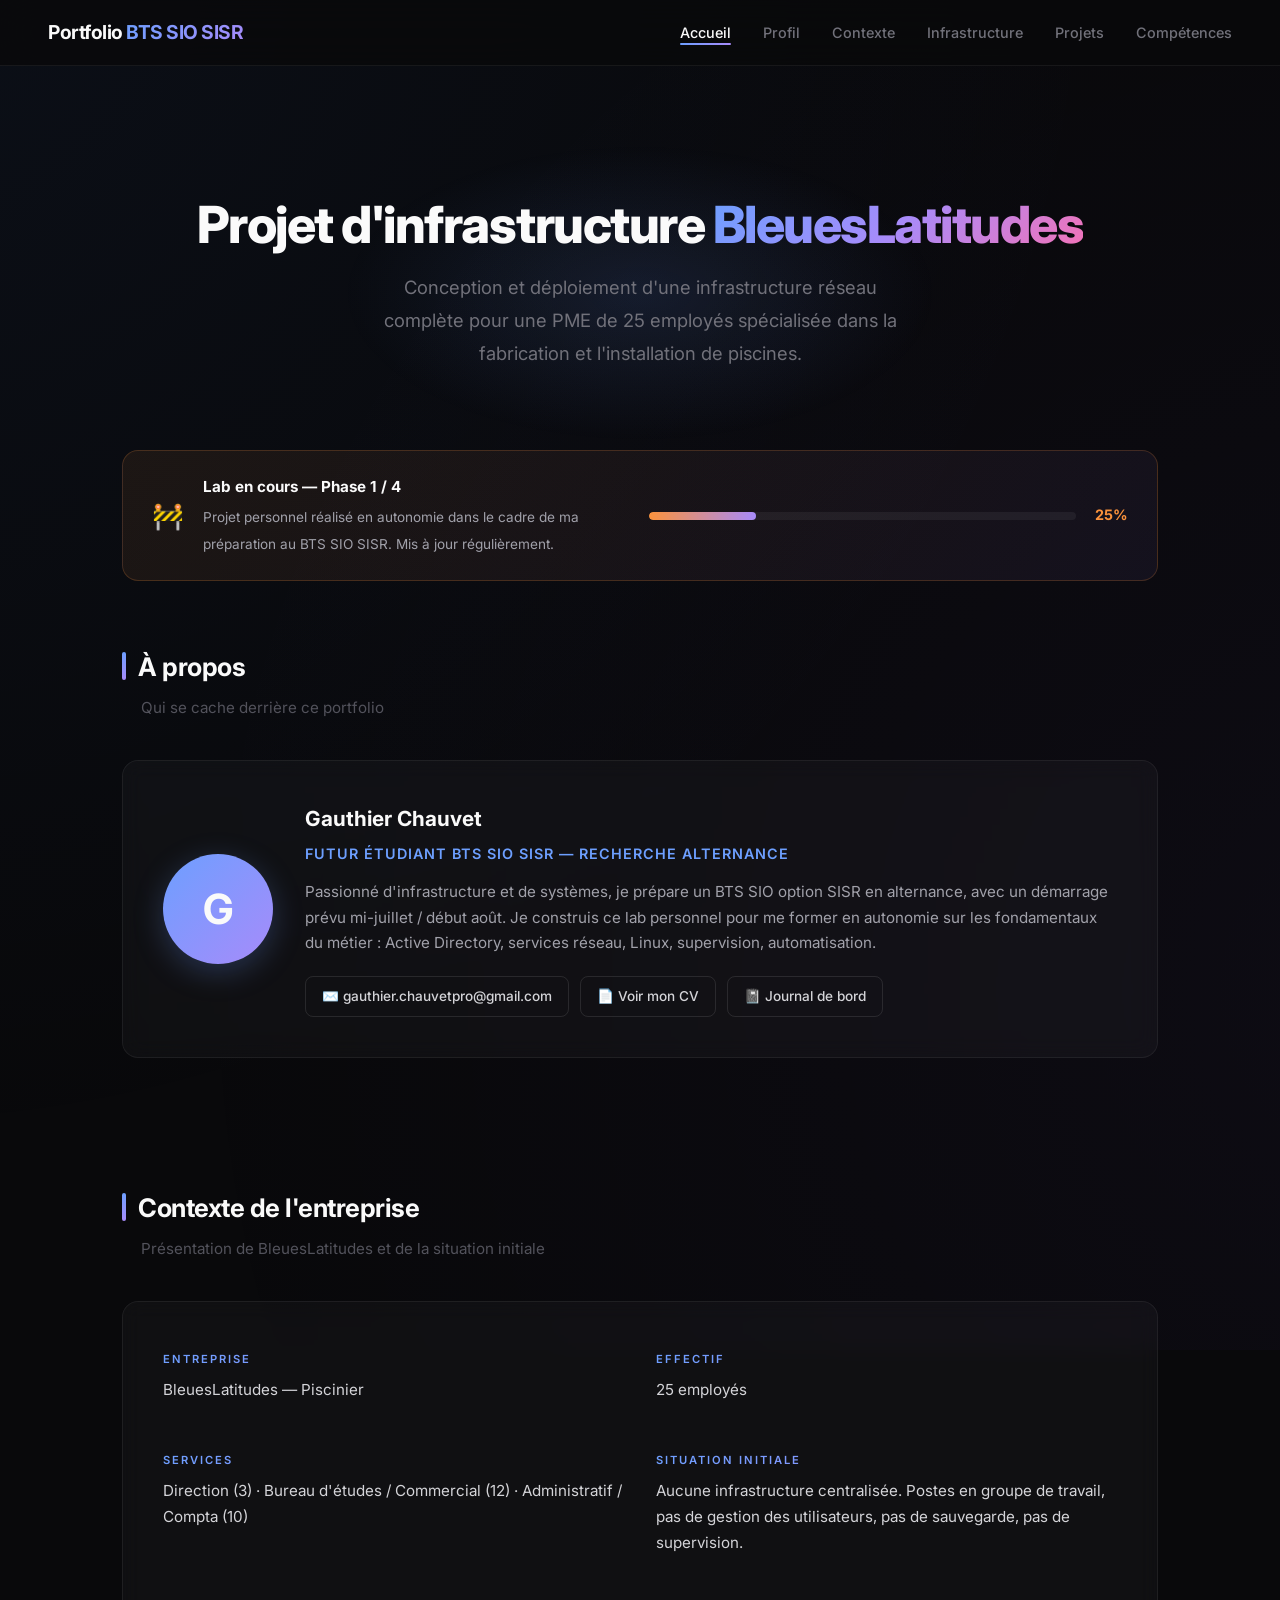
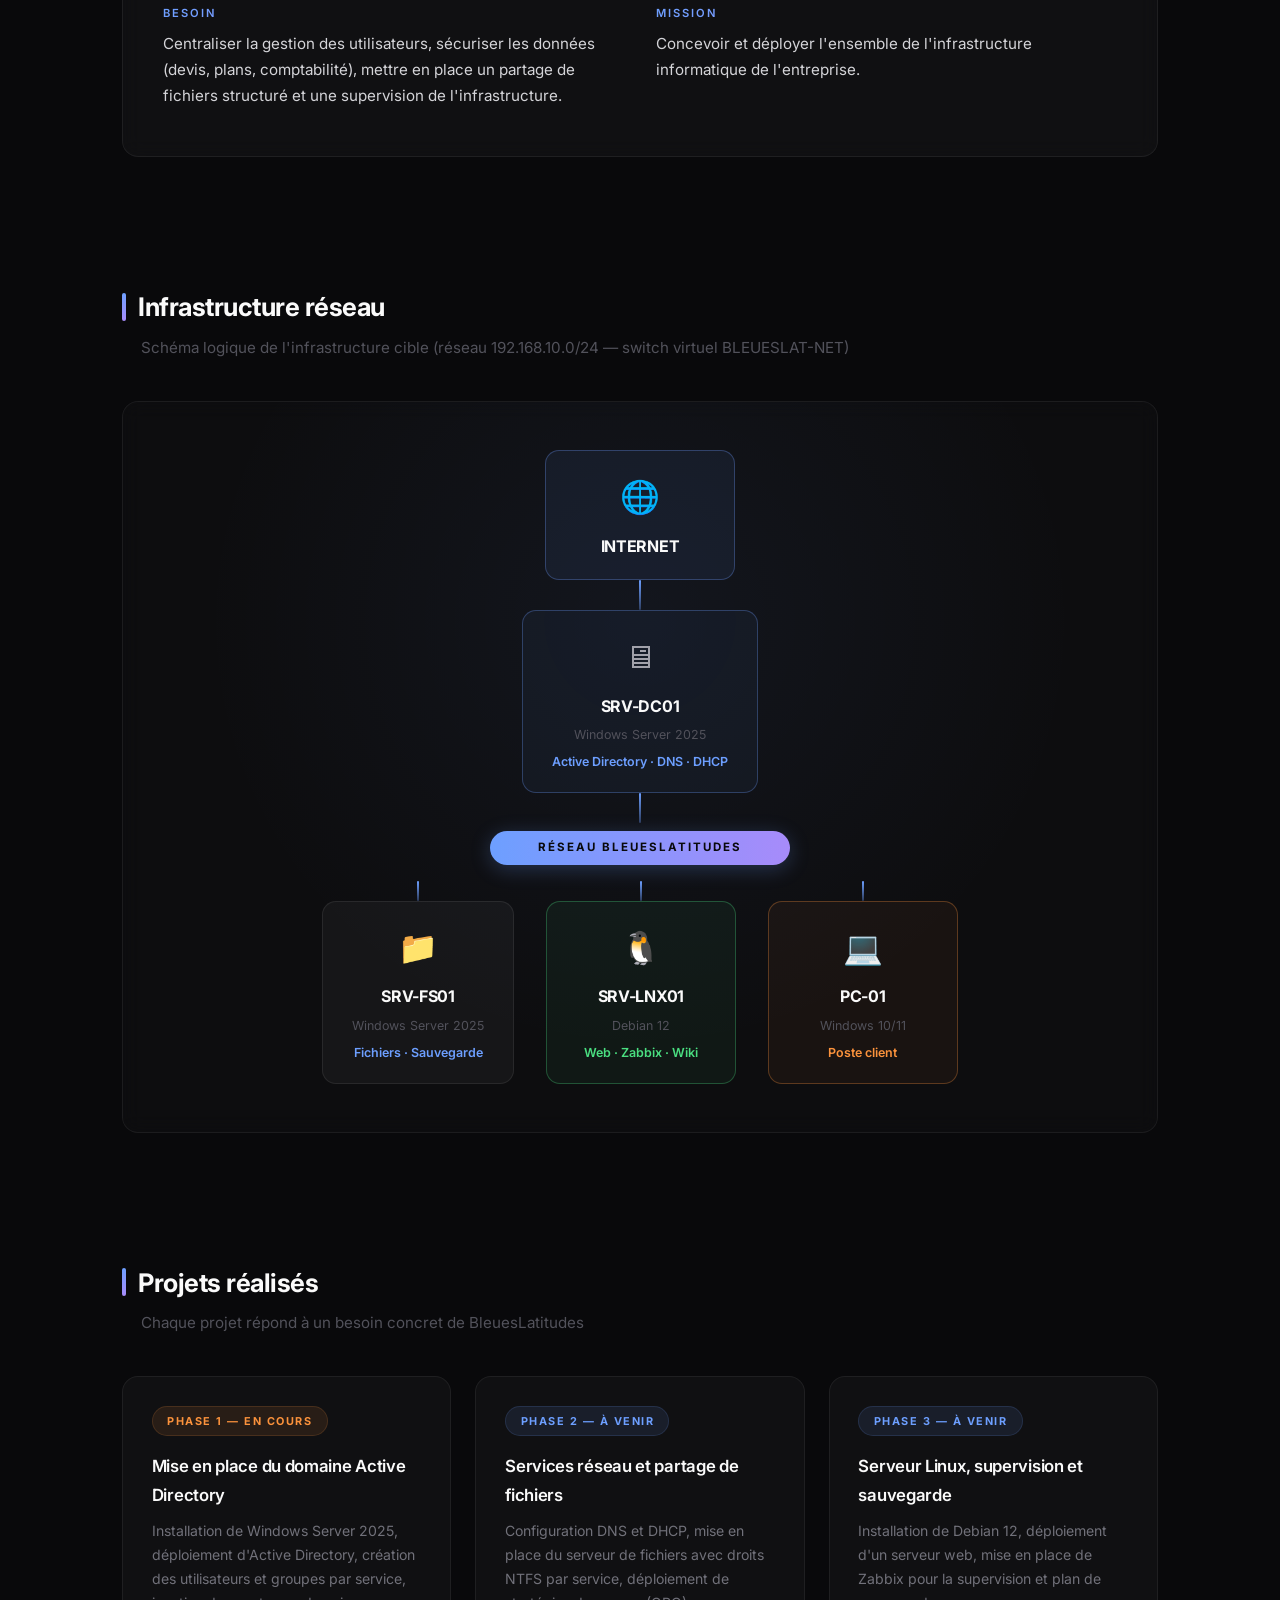
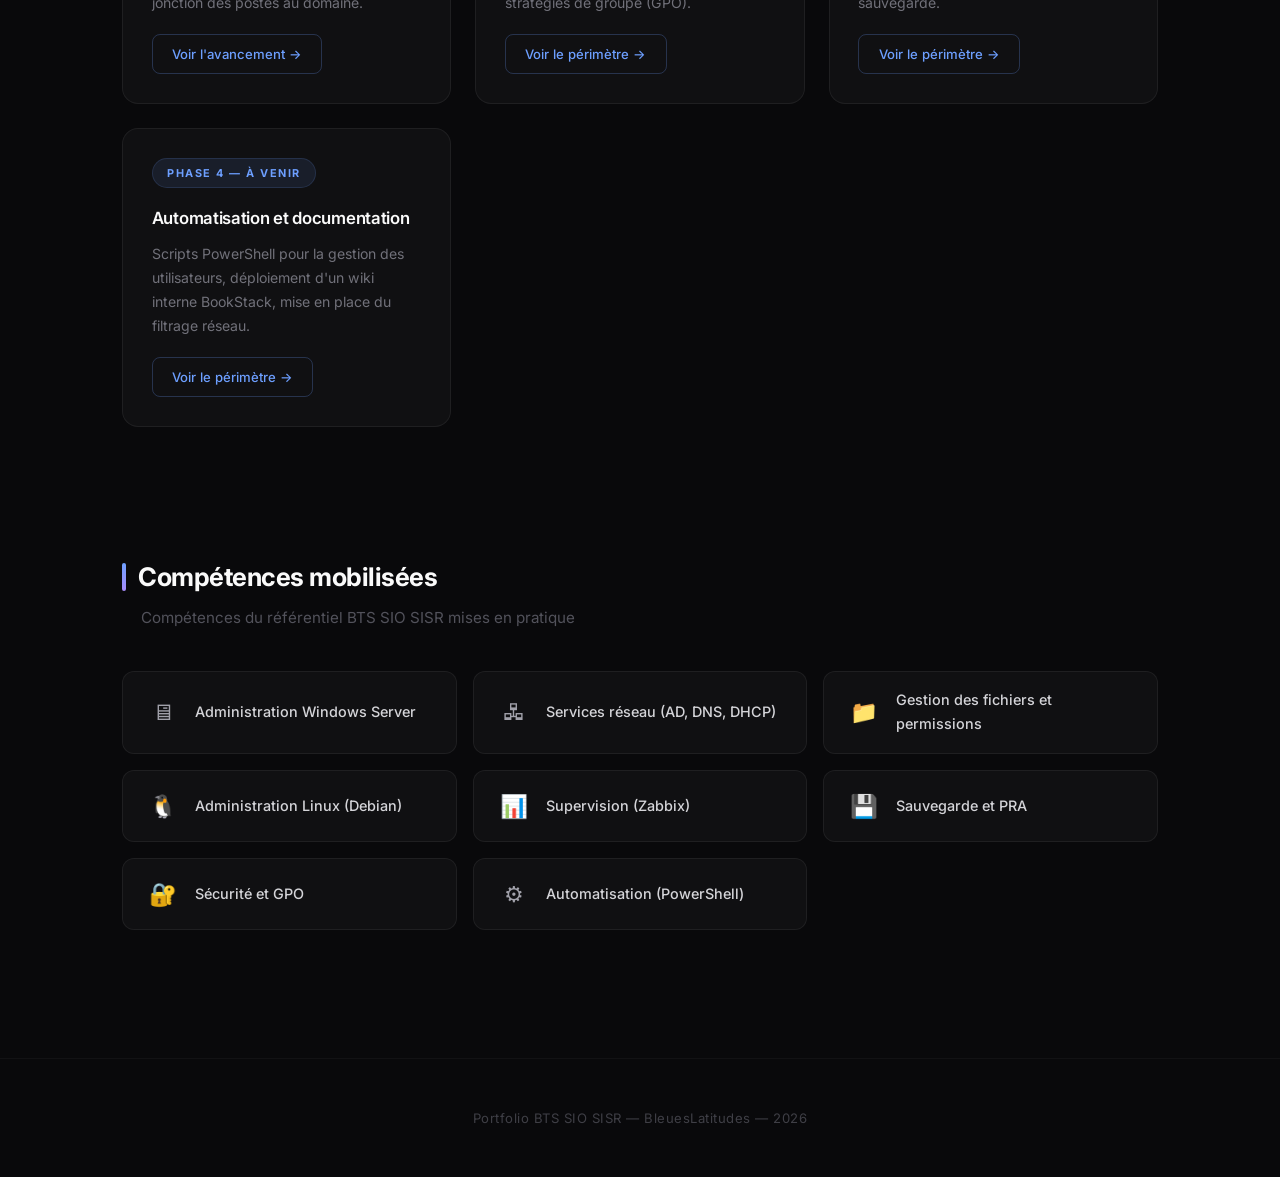
==== index.html @ cac2b8eb "Initial commit — portfolio BTS SIO SISR + CV ATS-friendly" ====
<!DOCTYPE html>
<html lang="fr">
<head>
    <meta charset="UTF-8">
    <meta name="viewport" content="width=device-width, initial-scale=1.0">
    <title>Portfolio BTS SIO SISR</title>
    <link rel="stylesheet" href="css/style.css">
</head>
<body>

<header>
    <div class="logo">Portfolio <span>BTS SIO SISR</span></div>
    <nav>
        <ul>
            <li><a href="index.html" class="active">Accueil</a></li>
            <li><a href="#profil">Profil</a></li>
            <li><a href="#contexte">Contexte</a></li>
            <li><a href="#infra">Infrastructure</a></li>
            <li><a href="#projets">Projets</a></li>
            <li><a href="#competences">Compétences</a></li>
        </ul>
    </nav>
</header>

<!-- HERO -->
<div class="hero">
    <h1>Projet d'infrastructure <span>BleuesLatitudes</span></h1>
    <p>Conception et déploiement d'une infrastructure réseau complète pour une PME de 25 employés spécialisée dans la fabrication et l'installation de piscines.</p>
</div>

<!-- BANNIERE PROGRESSION -->
<div class="progress-banner">
    <div class="progress-banner-inner">
        <div class="progress-icon">&#x1F6A7;</div>
        <div class="progress-text">
            <strong>Lab en cours — Phase 1 / 4</strong>
            <span>Projet personnel réalisé en autonomie dans le cadre de ma préparation au BTS SIO SISR. Mis à jour régulièrement.</span>
        </div>
        <div class="progress-bar">
            <div class="progress-bar-fill" style="width: 25%;"></div>
        </div>
        <div class="progress-percent">25%</div>
    </div>
</div>

<!-- PROFIL / A PROPOS -->
<section id="profil">
    <h2>À propos</h2>
    <p class="subtitle">Qui se cache derrière ce portfolio</p>

    <div class="profil-card">
        <div class="profil-avatar">G</div>
        <div class="profil-info">
            <h3>Gauthier Chauvet</h3>
            <p class="profil-role">Futur étudiant BTS SIO SISR — Recherche alternance</p>
            <p>Passionné d'infrastructure et de systèmes, je prépare un BTS SIO option SISR en alternance, avec un démarrage prévu mi-juillet / début août. Je construis ce lab personnel pour me former en autonomie sur les fondamentaux du métier : Active Directory, services réseau, Linux, supervision, automatisation.</p>
            <div class="profil-links">
                <a href="mailto:gauthier.chauvetpro@gmail.com" class="profil-link">&#x2709;&#xFE0F; gauthier.chauvetpro@gmail.com</a>
                <a href="cv.html" class="profil-link">&#x1F4C4; Voir mon CV</a>
                <a href="recaps/jour1.html" class="profil-link">&#x1F4D3; Journal de bord</a>
            </div>
        </div>
    </div>
</section>

<!-- CONTEXTE ENTREPRISE -->
<section id="contexte">
    <h2>Contexte de l'entreprise</h2>
    <p class="subtitle">Présentation de BleuesLatitudes et de la situation initiale</p>

    <div class="entreprise-card">
        <div class="info-group">
            <h3>Entreprise</h3>
            <p>BleuesLatitudes — Piscinier</p>
        </div>
        <div class="info-group">
            <h3>Effectif</h3>
            <p>25 employés</p>
        </div>
        <div class="info-group">
            <h3>Services</h3>
            <p>Direction (3) · Bureau d'études / Commercial (12) · Administratif / Compta (10)</p>
        </div>
        <div class="info-group">
            <h3>Situation initiale</h3>
            <p>Aucune infrastructure centralisée. Postes en groupe de travail, pas de gestion des utilisateurs, pas de sauvegarde, pas de supervision.</p>
        </div>
        <div class="info-group">
            <h3>Besoin</h3>
            <p>Centraliser la gestion des utilisateurs, sécuriser les données (devis, plans, comptabilité), mettre en place un partage de fichiers structuré et une supervision de l'infrastructure.</p>
        </div>
        <div class="info-group">
            <h3>Mission</h3>
            <p>Concevoir et déployer l'ensemble de l'infrastructure informatique de l'entreprise.</p>
        </div>
    </div>
</section>

<!-- SCHEMA RESEAU -->
<section id="infra">
    <h2>Infrastructure réseau</h2>
    <p class="subtitle">Schéma logique de l'infrastructure cible (réseau 192.168.10.0/24 — switch virtuel BLEUESLAT-NET)</p>

    <div class="infra-schema">
        <!-- Internet -->
        <div class="infra-node internet">
            <div class="node-icon">&#x1F310;</div>
            <div class="node-name">INTERNET</div>
        </div>
        <div class="infra-line vertical"></div>

        <!-- DC01 -->
        <div class="infra-node server main-server">
            <div class="node-icon">&#x1F5A5;</div>
            <div class="node-name">SRV-DC01</div>
            <div class="node-os">Windows Server 2025</div>
            <div class="node-roles">Active Directory · DNS · DHCP</div>
        </div>
        <div class="infra-line vertical"></div>

        <!-- Ligne horizontale réseau -->
        <div class="infra-network-bar">
            <span>Réseau BleuesLatitudes</span>
        </div>

        <!-- Machines connectées -->
        <div class="infra-row">
            <div class="infra-branch">
                <div class="infra-line vertical short"></div>
                <div class="infra-node server">
                    <div class="node-icon">&#x1F4C1;</div>
                    <div class="node-name">SRV-FS01</div>
                    <div class="node-os">Windows Server 2025</div>
                    <div class="node-roles">Fichiers · Sauvegarde</div>
                </div>
            </div>
            <div class="infra-branch">
                <div class="infra-line vertical short"></div>
                <div class="infra-node server linux">
                    <div class="node-icon">&#x1F427;</div>
                    <div class="node-name">SRV-LNX01</div>
                    <div class="node-os">Debian 12</div>
                    <div class="node-roles">Web · Zabbix · Wiki</div>
                </div>
            </div>
            <div class="infra-branch">
                <div class="infra-line vertical short"></div>
                <div class="infra-node client">
                    <div class="node-icon">&#x1F4BB;</div>
                    <div class="node-name">PC-01</div>
                    <div class="node-os">Windows 10/11</div>
                    <div class="node-roles">Poste client</div>
                </div>
            </div>
        </div>
    </div>
</section>

<!-- PROJETS -->
<section id="projets">
    <h2>Projets réalisés</h2>
    <p class="subtitle">Chaque projet répond à un besoin concret de BleuesLatitudes</p>

    <div class="projets-grid">

        <!-- Phase 1 -->
        <div class="projet-card">
            <span class="phase-tag wip">Phase 1 — En cours</span>
            <h3>Mise en place du domaine Active Directory</h3>
            <p>Installation de Windows Server 2025, déploiement d'Active Directory, création des utilisateurs et groupes par service, jonction des postes au domaine.</p>
            <a href="projets/phase1-ad.html" class="btn">Voir l'avancement &rarr;</a>
        </div>

        <!-- Phase 2 -->
        <div class="projet-card">
            <span class="phase-tag">Phase 2 — À venir</span>
            <h3>Services réseau et partage de fichiers</h3>
            <p>Configuration DNS et DHCP, mise en place du serveur de fichiers avec droits NTFS par service, déploiement de stratégies de groupe (GPO).</p>
            <a href="projets/phase2-services.html" class="btn">Voir le périmètre &rarr;</a>
        </div>

        <!-- Phase 3 -->
        <div class="projet-card">
            <span class="phase-tag">Phase 3 — À venir</span>
            <h3>Serveur Linux, supervision et sauvegarde</h3>
            <p>Installation de Debian 12, déploiement d'un serveur web, mise en place de Zabbix pour la supervision et plan de sauvegarde.</p>
            <a href="projets/phase3-linux.html" class="btn">Voir le périmètre &rarr;</a>
        </div>

        <!-- Phase 4 -->
        <div class="projet-card">
            <span class="phase-tag">Phase 4 — À venir</span>
            <h3>Automatisation et documentation</h3>
            <p>Scripts PowerShell pour la gestion des utilisateurs, déploiement d'un wiki interne BookStack, mise en place du filtrage réseau.</p>
            <a href="projets/phase4-auto.html" class="btn">Voir le périmètre &rarr;</a>
        </div>

    </div>
</section>

<!-- COMPETENCES -->
<section id="competences">
    <h2>Compétences mobilisées</h2>
    <p class="subtitle">Compétences du référentiel BTS SIO SISR mises en pratique</p>

    <div class="competences-list">
        <div class="competence-item">
            <div class="icon">&#x1F5A5;</div>
            <div class="label">Administration Windows Server</div>
        </div>
        <div class="competence-item">
            <div class="icon">&#x1F5A7;</div>
            <div class="label">Services réseau (AD, DNS, DHCP)</div>
        </div>
        <div class="competence-item">
            <div class="icon">&#x1F4C1;</div>
            <div class="label">Gestion des fichiers et permissions</div>
        </div>
        <div class="competence-item">
            <div class="icon">&#x1F427;</div>
            <div class="label">Administration Linux (Debian)</div>
        </div>
        <div class="competence-item">
            <div class="icon">&#x1F4CA;</div>
            <div class="label">Supervision (Zabbix)</div>
        </div>
        <div class="competence-item">
            <div class="icon">&#x1F4BE;</div>
            <div class="label">Sauvegarde et PRA</div>
        </div>
        <div class="competence-item">
            <div class="icon">&#x1F510;</div>
            <div class="label">Sécurité et GPO</div>
        </div>
        <div class="competence-item">
            <div class="icon">&#x2699;</div>
            <div class="label">Automatisation (PowerShell)</div>
        </div>
    </div>
</section>

<footer>
    Portfolio BTS SIO SISR &mdash; BleuesLatitudes &mdash; 2026
</footer>

</body>
</html>
---- css/style.css ----
/* ===== IMPORT FONT ===== */
@import url('https://fonts.googleapis.com/css2?family=Inter:wght@300;400;500;600;700;800;900&display=swap');

/* ===== RESET & BASE ===== */
* {
    margin: 0;
    padding: 0;
    box-sizing: border-box;
}

html {
    scroll-behavior: smooth;
}

body {
    font-family: 'Inter', -apple-system, BlinkMacSystemFont, sans-serif;
    background: #09090b;
    color: #a1a1aa;
    line-height: 1.7;
    overflow-x: hidden;
}

a {
    color: #6d9fff;
    text-decoration: none;
    transition: color 0.3s;
}

a:hover {
    color: #93b8ff;
}

/* ===== ANIMATED BG GLOW ===== */
body::before {
    content: '';
    position: fixed;
    top: -50%;
    left: -50%;
    width: 200%;
    height: 200%;
    background: radial-gradient(circle at 20% 20%, rgba(59, 130, 246, 0.06) 0%, transparent 50%),
                radial-gradient(circle at 80% 80%, rgba(139, 92, 246, 0.04) 0%, transparent 50%);
    z-index: -1;
    animation: bgShift 20s ease-in-out infinite alternate;
}

@keyframes bgShift {
    0% { transform: translate(0, 0); }
    100% { transform: translate(-5%, -5%); }
}

/* ===== HEADER / NAV ===== */
header {
    background: rgba(9, 9, 11, 0.8);
    backdrop-filter: blur(20px);
    -webkit-backdrop-filter: blur(20px);
    border-bottom: 1px solid rgba(255, 255, 255, 0.06);
    padding: 1rem 3rem;
    position: sticky;
    top: 0;
    z-index: 100;
    display: flex;
    justify-content: space-between;
    align-items: center;
}

.logo {
    font-size: 1.2rem;
    font-weight: 700;
    color: #fafafa;
    letter-spacing: -0.5px;
}

.logo span {
    background: linear-gradient(135deg, #6d9fff, #a78bfa);
    -webkit-background-clip: text;
    -webkit-text-fill-color: transparent;
    background-clip: text;
}

nav ul {
    list-style: none;
    display: flex;
    gap: 2rem;
}

nav a {
    color: #71717a;
    font-weight: 500;
    font-size: 0.9rem;
    transition: color 0.3s;
    position: relative;
}

nav a::after {
    content: '';
    position: absolute;
    bottom: -4px;
    left: 0;
    width: 0;
    height: 2px;
    background: linear-gradient(90deg, #6d9fff, #a78bfa);
    border-radius: 1px;
    transition: width 0.3s;
}

nav a:hover::after,
nav a.active::after {
    width: 100%;
}

nav a:hover,
nav a.active {
    color: #fafafa;
}

/* ===== HERO ===== */
.hero {
    text-align: center;
    padding: 8rem 2rem 5rem;
    position: relative;
}

.hero::before {
    content: '';
    position: absolute;
    top: 20%;
    left: 50%;
    transform: translateX(-50%);
    width: 600px;
    height: 300px;
    background: radial-gradient(ellipse, rgba(109, 157, 255, 0.12) 0%, transparent 70%);
    pointer-events: none;
}

.hero h1 {
    font-size: 3.2rem;
    font-weight: 800;
    color: #fafafa;
    margin-bottom: 1rem;
    letter-spacing: -1.5px;
    line-height: 1.2;
}

.hero h1 span {
    background: linear-gradient(135deg, #6d9fff 0%, #a78bfa 50%, #f472b6 100%);
    -webkit-background-clip: text;
    -webkit-text-fill-color: transparent;
    background-clip: text;
}

.hero p {
    font-size: 1.15rem;
    color: #71717a;
    max-width: 550px;
    margin: 0 auto;
    font-weight: 400;
    line-height: 1.8;
}

/* ===== PROGRESS BANNER ===== */
.progress-banner {
    max-width: 1100px;
    margin: 0 auto;
    padding: 0 2rem;
}

.progress-banner-inner {
    background: linear-gradient(135deg, rgba(251, 146, 60, 0.08), rgba(168, 139, 250, 0.06));
    border: 1px solid rgba(251, 146, 60, 0.2);
    border-radius: 16px;
    padding: 1.4rem 1.8rem;
    display: flex;
    align-items: center;
    gap: 1.2rem;
    flex-wrap: wrap;
}

.progress-icon {
    font-size: 1.6rem;
    flex-shrink: 0;
}

.progress-text {
    flex: 1;
    min-width: 220px;
}

.progress-text strong {
    color: #fafafa;
    font-weight: 700;
    font-size: 0.95rem;
    display: block;
    margin-bottom: 0.2rem;
}

.progress-text span {
    color: #a1a1aa;
    font-size: 0.85rem;
}

.progress-bar {
    flex: 1;
    min-width: 200px;
    height: 8px;
    background: rgba(255, 255, 255, 0.06);
    border-radius: 4px;
    overflow: hidden;
    position: relative;
}

.progress-bar-fill {
    height: 100%;
    background: linear-gradient(90deg, #fb923c, #a78bfa);
    border-radius: 4px;
    transition: width 0.6s ease;
}

.progress-percent {
    color: #fb923c;
    font-weight: 700;
    font-size: 0.9rem;
    flex-shrink: 0;
}

/* ===== PROFIL / À PROPOS ===== */
.profil-card {
    background: rgba(255, 255, 255, 0.03);
    backdrop-filter: blur(10px);
    border: 1px solid rgba(255, 255, 255, 0.06);
    border-radius: 16px;
    padding: 2.5rem;
    margin-top: 1.5rem;
    display: grid;
    grid-template-columns: auto 1fr;
    gap: 2rem;
    align-items: center;
}

.profil-avatar {
    width: 110px;
    height: 110px;
    border-radius: 50%;
    background: linear-gradient(135deg, #6d9fff, #a78bfa);
    display: flex;
    align-items: center;
    justify-content: center;
    font-size: 2.6rem;
    font-weight: 700;
    color: #fafafa;
    flex-shrink: 0;
    box-shadow: 0 8px 30px rgba(109, 157, 255, 0.25);
}

.profil-info h3 {
    color: #fafafa;
    font-size: 1.3rem;
    font-weight: 700;
    margin-bottom: 0.3rem;
}

.profil-info .profil-role {
    color: #6d9fff;
    font-size: 0.9rem;
    font-weight: 600;
    margin-bottom: 0.8rem;
    text-transform: uppercase;
    letter-spacing: 1px;
}

.profil-info p {
    color: #a1a1aa;
    font-size: 0.95rem;
    margin-bottom: 1.2rem;
}

.profil-links {
    display: flex;
    gap: 0.7rem;
    flex-wrap: wrap;
}

.profil-link {
    display: inline-flex;
    align-items: center;
    gap: 0.4rem;
    padding: 0.5rem 1rem;
    border: 1px solid rgba(255, 255, 255, 0.1);
    border-radius: 8px;
    color: #d4d4d8;
    font-size: 0.85rem;
    font-weight: 500;
    transition: all 0.3s;
}

.profil-link:hover {
    background: rgba(109, 157, 255, 0.08);
    border-color: rgba(109, 157, 255, 0.3);
    color: #fafafa;
}

/* ===== STATUS BOX (page projet) ===== */
.status-box {
    border-radius: 16px;
    padding: 1.2rem 1.5rem;
    margin-bottom: 1.8rem;
    display: flex;
    align-items: center;
    gap: 1rem;
    font-size: 0.92rem;
}

.status-box.wip {
    background: rgba(251, 146, 60, 0.06);
    border: 1px solid rgba(251, 146, 60, 0.25);
    color: #fed7aa;
}

.status-box.soon {
    background: rgba(109, 157, 255, 0.05);
    border: 1px solid rgba(109, 157, 255, 0.2);
    color: #bfd5ff;
}

.status-box .status-icon {
    font-size: 1.4rem;
    flex-shrink: 0;
}

.status-box strong {
    color: #fafafa;
}

/* ===== SECTIONS ===== */
section {
    max-width: 1100px;
    margin: 0 auto;
    padding: 4rem 2rem;
}

section h2 {
    font-size: 1.6rem;
    font-weight: 700;
    color: #fafafa;
    margin-bottom: 0.4rem;
    letter-spacing: -0.5px;
    display: flex;
    align-items: center;
    gap: 0.75rem;
}

section h2::before {
    content: '';
    width: 4px;
    height: 28px;
    background: linear-gradient(180deg, #6d9fff, #a78bfa);
    border-radius: 2px;
    flex-shrink: 0;
}

section .subtitle {
    color: #52525b;
    margin-bottom: 2.5rem;
    font-size: 0.95rem;
    padding-left: 1.2rem;
}

/* ===== GLASS CARD MIXIN ===== */
.glass {
    background: rgba(255, 255, 255, 0.03);
    backdrop-filter: blur(10px);
    -webkit-backdrop-filter: blur(10px);
    border: 1px solid rgba(255, 255, 255, 0.06);
    border-radius: 16px;
}

/* ===== CONTEXTE (entreprise) ===== */
.entreprise-card {
    background: rgba(255, 255, 255, 0.03);
    backdrop-filter: blur(10px);
    border: 1px solid rgba(255, 255, 255, 0.06);
    border-radius: 16px;
    padding: 2.5rem;
    display: grid;
    grid-template-columns: 1fr 1fr;
    gap: 2rem;
    margin-top: 1.5rem;
}

.entreprise-card .info-group {
    padding: 0.5rem 0;
}

.entreprise-card .info-group h3 {
    font-size: 0.7rem;
    font-weight: 600;
    text-transform: uppercase;
    letter-spacing: 2px;
    margin-bottom: 0.5rem;
    background: linear-gradient(135deg, #6d9fff, #a78bfa);
    -webkit-background-clip: text;
    -webkit-text-fill-color: transparent;
    background-clip: text;
}

.entreprise-card .info-group p {
    color: #d4d4d8;
    font-size: 0.95rem;
}

/* ===== SCHEMA RESEAU (visuel) ===== */
.infra-schema {
    display: flex;
    flex-direction: column;
    align-items: center;
    margin-top: 1.5rem;
    padding: 3rem 1rem;
    background: rgba(255, 255, 255, 0.02);
    backdrop-filter: blur(10px);
    border: 1px solid rgba(255, 255, 255, 0.06);
    border-radius: 16px;
    position: relative;
    overflow: hidden;
}

.infra-schema::before {
    content: '';
    position: absolute;
    top: 0;
    left: 0;
    right: 0;
    bottom: 0;
    background: radial-gradient(ellipse at 50% 30%, rgba(109, 157, 255, 0.06) 0%, transparent 60%);
    pointer-events: none;
}

.infra-node {
    background: rgba(255, 255, 255, 0.04);
    border: 1px solid rgba(255, 255, 255, 0.08);
    border-radius: 14px;
    padding: 1.2rem 1.8rem;
    text-align: center;
    min-width: 190px;
    transition: all 0.4s cubic-bezier(0.4, 0, 0.2, 1);
    position: relative;
    z-index: 1;
}

.infra-node:hover {
    border-color: rgba(109, 157, 255, 0.4);
    transform: translateY(-4px);
    box-shadow: 0 8px 30px rgba(109, 157, 255, 0.12);
}

.infra-node .node-icon {
    font-size: 2rem;
    margin-bottom: 0.5rem;
}

.infra-node .node-name {
    font-weight: 700;
    color: #fafafa;
    font-size: 1rem;
    letter-spacing: -0.3px;
}

.infra-node .node-os {
    color: #52525b;
    font-size: 0.78rem;
    margin-top: 0.25rem;
}

.infra-node .node-roles {
    font-size: 0.78rem;
    margin-top: 0.4rem;
    font-weight: 600;
    color: #6d9fff;
}

.infra-node.internet {
    border-color: rgba(109, 157, 255, 0.3);
    background: rgba(109, 157, 255, 0.08);
}

.infra-node.main-server {
    border-color: rgba(109, 157, 255, 0.3);
    min-width: 230px;
    background: rgba(109, 157, 255, 0.05);
}

.infra-node.linux {
    border-color: rgba(74, 222, 128, 0.3);
    background: rgba(74, 222, 128, 0.05);
}

.infra-node.linux .node-roles {
    color: #4ade80;
}

.infra-node.client {
    border-color: rgba(251, 146, 60, 0.3);
    background: rgba(251, 146, 60, 0.05);
}

.infra-node.client .node-roles {
    color: #fb923c;
}

/* Lignes de connexion */
.infra-line.vertical {
    width: 2px;
    height: 30px;
    background: linear-gradient(180deg, #6d9fff, rgba(109, 157, 255, 0.3));
    border-radius: 1px;
    position: relative;
    z-index: 1;
}

.infra-line.vertical.short {
    height: 20px;
}

/* Barre réseau horizontale */
.infra-network-bar {
    background: linear-gradient(90deg, #6d9fff, #a78bfa);
    color: #09090b;
    font-weight: 700;
    font-size: 0.72rem;
    text-transform: uppercase;
    letter-spacing: 2px;
    padding: 0.45rem 3rem;
    border-radius: 20px;
    margin: 0.5rem 0;
    position: relative;
    z-index: 1;
    box-shadow: 0 4px 20px rgba(109, 157, 255, 0.25);
}

/* Rangée des machines */
.infra-row {
    display: flex;
    justify-content: center;
    gap: 2rem;
    flex-wrap: wrap;
    margin-top: 0.5rem;
    position: relative;
    z-index: 1;
}

.infra-branch {
    display: flex;
    flex-direction: column;
    align-items: center;
}

/* ===== PROJETS (cards) ===== */
.projets-grid {
    display: grid;
    grid-template-columns: repeat(auto-fill, minmax(300px, 1fr));
    gap: 1.5rem;
    margin-top: 1.5rem;
}

.projet-card {
    background: rgba(255, 255, 255, 0.03);
    border: 1px solid rgba(255, 255, 255, 0.06);
    border-radius: 16px;
    padding: 1.8rem;
    transition: all 0.4s cubic-bezier(0.4, 0, 0.2, 1);
    position: relative;
    overflow: hidden;
}

.projet-card::before {
    content: '';
    position: absolute;
    top: 0;
    left: 0;
    right: 0;
    height: 1px;
    background: linear-gradient(90deg, transparent, rgba(109, 157, 255, 0.3), transparent);
    opacity: 0;
    transition: opacity 0.4s;
}

.projet-card:hover {
    border-color: rgba(109, 157, 255, 0.2);
    transform: translateY(-4px);
    box-shadow: 0 12px 40px rgba(0, 0, 0, 0.3);
}

.projet-card:hover::before {
    opacity: 1;
}

.projet-card .phase-tag {
    display: inline-block;
    font-size: 0.68rem;
    font-weight: 700;
    padding: 0.3rem 0.9rem;
    border-radius: 20px;
    margin-bottom: 1rem;
    text-transform: uppercase;
    letter-spacing: 1.5px;
    background: rgba(109, 157, 255, 0.1);
    color: #6d9fff;
    border: 1px solid rgba(109, 157, 255, 0.15);
}

.projet-card .phase-tag.done {
    background: rgba(74, 222, 128, 0.1);
    color: #4ade80;
    border-color: rgba(74, 222, 128, 0.15);
}

.projet-card .phase-tag.wip {
    background: rgba(251, 146, 60, 0.1);
    color: #fb923c;
    border-color: rgba(251, 146, 60, 0.15);
}

.projet-card h3 {
    color: #fafafa;
    font-weight: 600;
    font-size: 1.05rem;
    margin-bottom: 0.6rem;
    letter-spacing: -0.3px;
}

.projet-card p {
    color: #71717a;
    font-size: 0.88rem;
    margin-bottom: 1.2rem;
    line-height: 1.7;
}

.projet-card .btn {
    display: inline-flex;
    align-items: center;
    gap: 0.4rem;
    padding: 0.5rem 1.2rem;
    border: 1px solid rgba(109, 157, 255, 0.25);
    border-radius: 8px;
    color: #6d9fff;
    font-size: 0.82rem;
    font-weight: 500;
    transition: all 0.3s;
}

.projet-card .btn:hover {
    background: rgba(109, 157, 255, 0.1);
    border-color: rgba(109, 157, 255, 0.4);
    color: #93b8ff;
}

/* ===== COMPETENCES ===== */
.competences-list {
    display: grid;
    grid-template-columns: repeat(auto-fill, minmax(250px, 1fr));
    gap: 1rem;
    margin-top: 1.5rem;
}

.competence-item {
    background: rgba(255, 255, 255, 0.03);
    border: 1px solid rgba(255, 255, 255, 0.06);
    border-radius: 12px;
    padding: 1rem 1.25rem;
    display: flex;
    align-items: center;
    gap: 0.75rem;
    transition: all 0.3s;
}

.competence-item:hover {
    border-color: rgba(109, 157, 255, 0.2);
    background: rgba(109, 157, 255, 0.04);
}

.competence-item .icon {
    font-size: 1.4rem;
    width: 40px;
    text-align: center;
}

.competence-item .label {
    color: #d4d4d8;
    font-size: 0.9rem;
    font-weight: 500;
}

/* ===== PAGE PROJET DETAIL ===== */
.projet-detail {
    max-width: 900px;
    margin: 0 auto;
    padding: 3rem 2rem;
}

.projet-detail .breadcrumb {
    color: #52525b;
    margin-bottom: 2.5rem;
    font-size: 0.85rem;
}

.projet-detail h1 {
    font-size: 2.2rem;
    font-weight: 800;
    color: #fafafa;
    margin-bottom: 0.5rem;
    letter-spacing: -1px;
}

.projet-detail .meta {
    color: #52525b;
    margin-bottom: 2.5rem;
    font-size: 0.95rem;
}

.projet-detail .block {
    background: rgba(255, 255, 255, 0.03);
    border: 1px solid rgba(255, 255, 255, 0.06);
    border-radius: 16px;
    padding: 2rem 2rem;
    margin-bottom: 1.5rem;
}

.projet-detail .block h2 {
    font-size: 1.2rem;
    margin-bottom: 1rem;
}

.projet-detail .block h2::before {
    height: 22px;
    width: 3px;
}

.projet-detail .block p,
.projet-detail .block ul {
    color: #a1a1aa;
}

.projet-detail .block ul {
    padding-left: 1.5rem;
}

.projet-detail .block li {
    margin-bottom: 0.5rem;
}

/* ===== FOOTER ===== */
footer {
    text-align: center;
    padding: 3rem 2rem;
    color: #3f3f46;
    font-size: 0.82rem;
    border-top: 1px solid rgba(255, 255, 255, 0.04);
    margin-top: 4rem;
    letter-spacing: 0.5px;
}

/* ===== FADE-IN ANIMATIONS ===== */
@keyframes fadeUp {
    from {
        opacity: 0;
        transform: translateY(20px);
    }
    to {
        opacity: 1;
        transform: translateY(0);
    }
}

.hero h1, .hero p {
    animation: fadeUp 0.8s ease-out both;
}

.hero p {
    animation-delay: 0.15s;
}

section h2 {
    animation: fadeUp 0.6s ease-out both;
}

/* ===== RESPONSIVE ===== */
@media (max-width: 768px) {
    header {
        flex-direction: column;
        gap: 1rem;
        padding: 1rem 1.5rem;
    }

    nav ul {
        gap: 1rem;
        flex-wrap: wrap;
        justify-content: center;
    }

    .hero {
        padding: 5rem 1.5rem 3rem;
    }

    .hero h1 {
        font-size: 2rem;
    }

    .entreprise-card {
        grid-template-columns: 1fr;
    }

    .projets-grid {
        grid-template-columns: 1fr;
    }

    .infra-row {
        flex-direction: column;
        align-items: center;
    }

    .profil-card {
        grid-template-columns: 1fr;
        text-align: center;
        padding: 2rem 1.5rem;
    }

    .profil-avatar {
        margin: 0 auto;
    }

    .profil-links {
        justify-content: center;
    }

    .progress-banner-inner {
        flex-direction: column;
        align-items: stretch;
        text-align: center;
    }
}
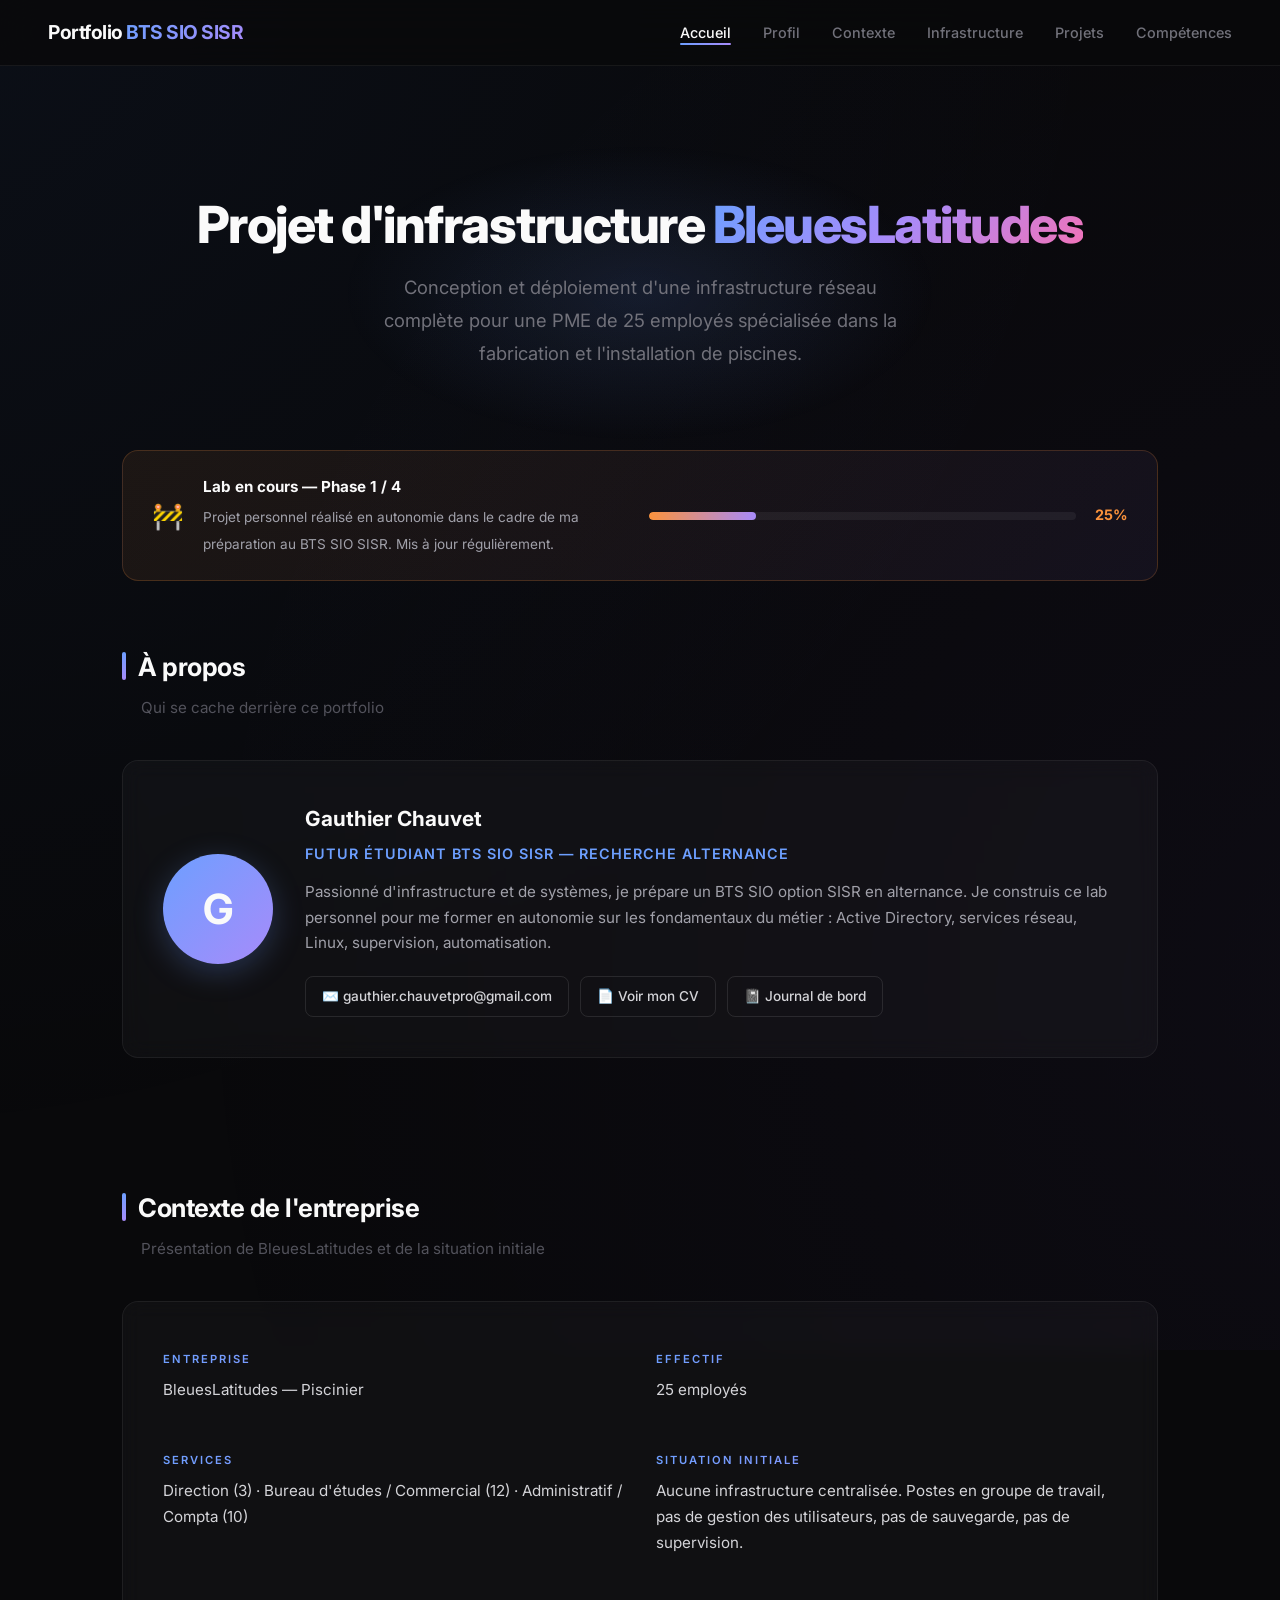
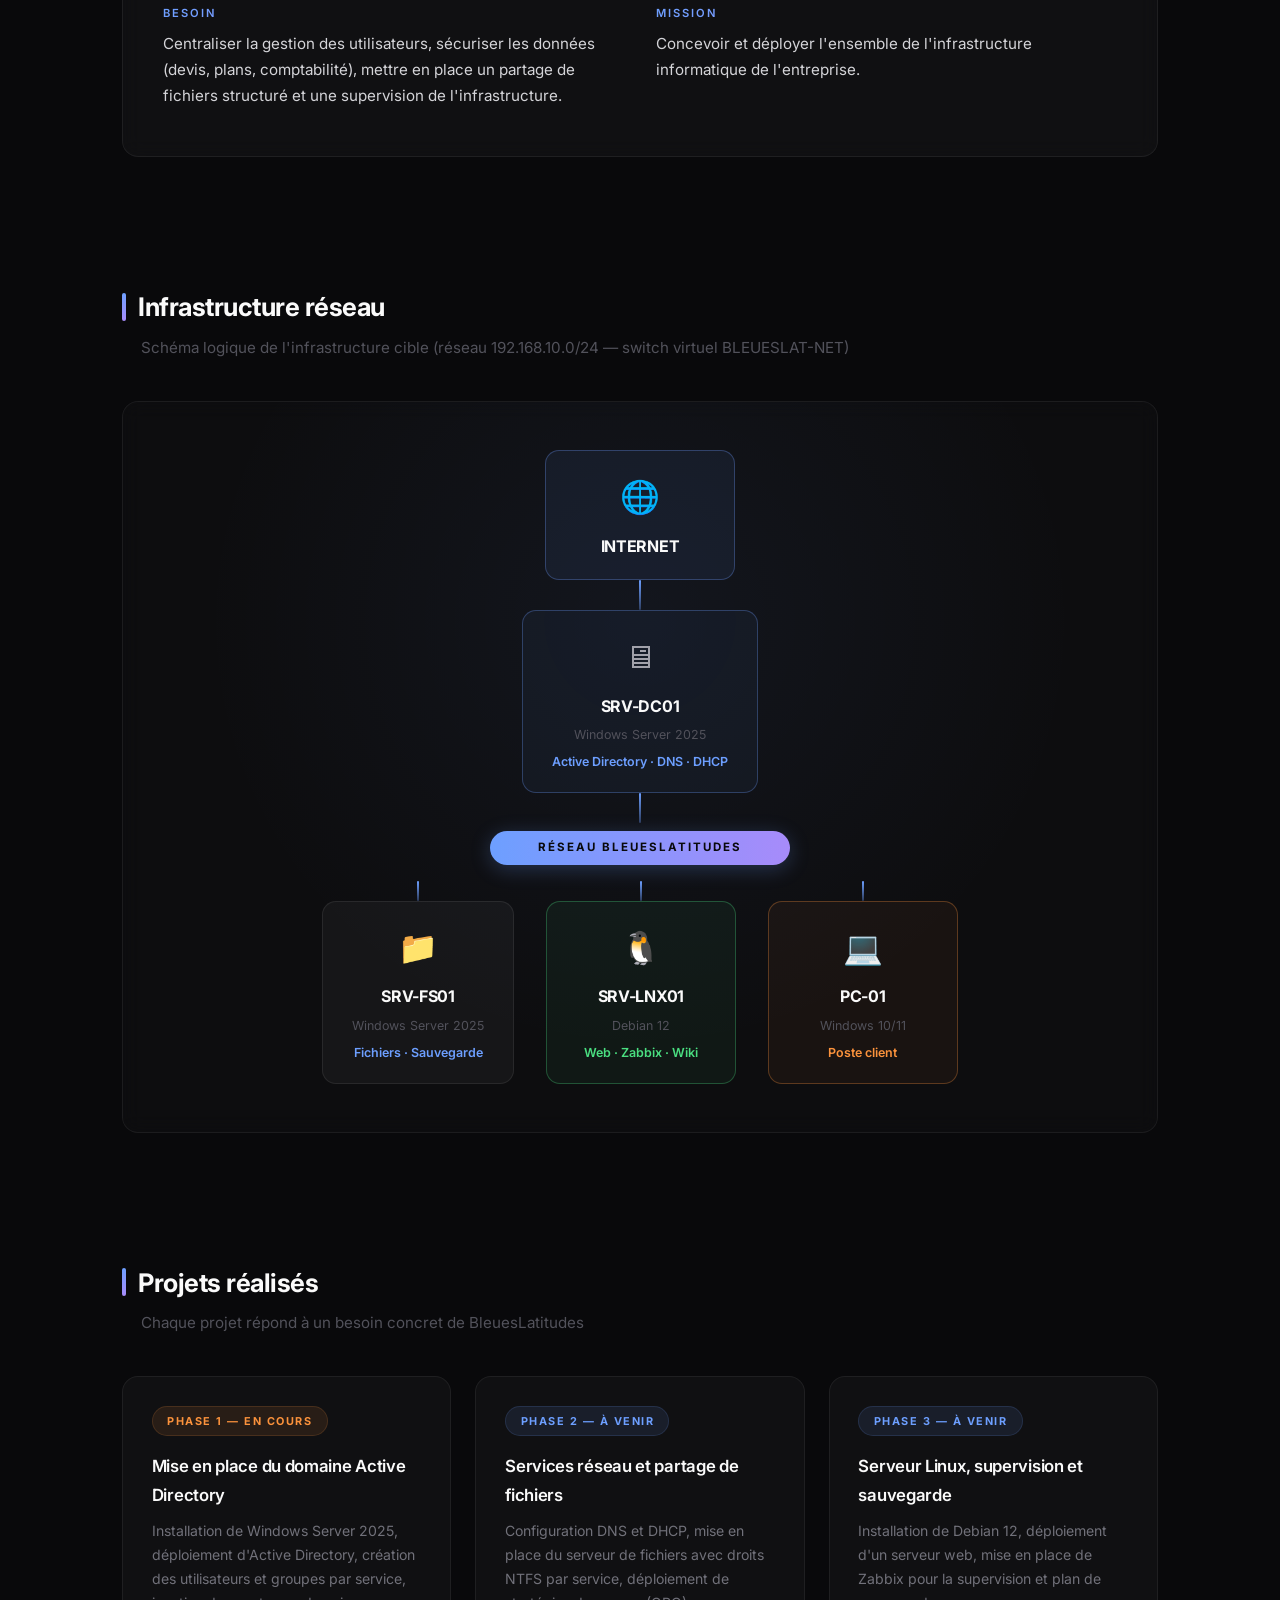
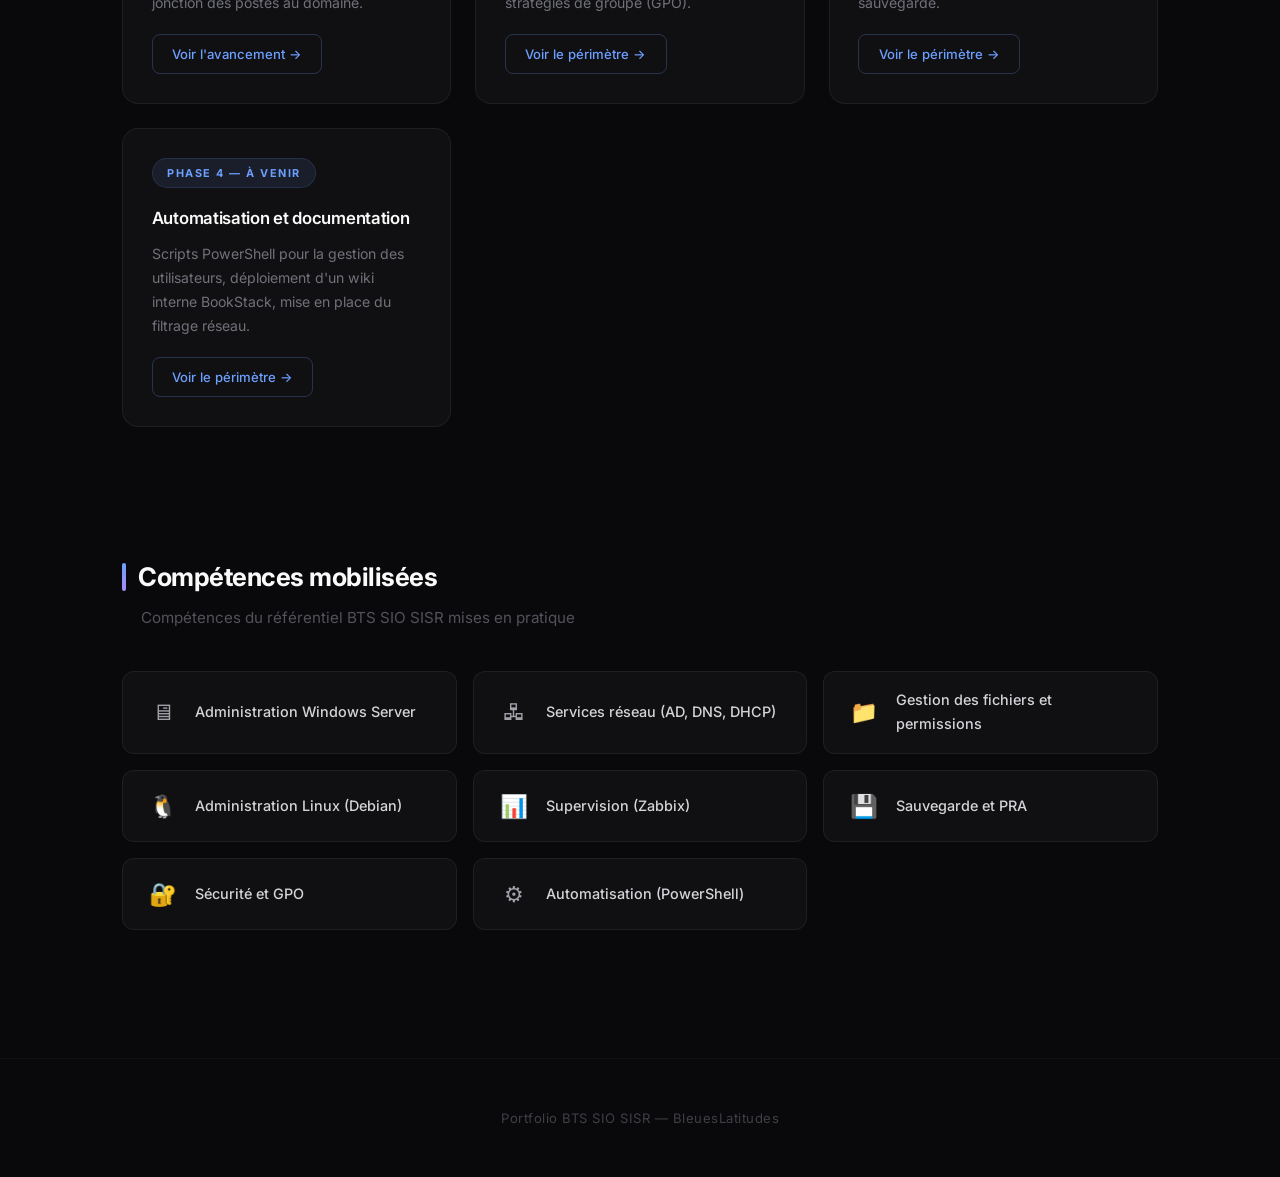
==== commit 54d1df4b: "Retirer les dates calendrier du portfolio (journal, footers, accroche) + corriger Win Server 2022 ->" ====
--- a/index.html
+++ b/index.html
@@ -53,7 +53,7 @@
         <div class="profil-info">
             <h3>Gauthier Chauvet</h3>
             <p class="profil-role">Futur étudiant BTS SIO SISR — Recherche alternance</p>
-            <p>Passionné d'infrastructure et de systèmes, je prépare un BTS SIO option SISR en alternance, avec un démarrage prévu mi-juillet / début août. Je construis ce lab personnel pour me former en autonomie sur les fondamentaux du métier : Active Directory, services réseau, Linux, supervision, automatisation.</p>
+            <p>Passionné d'infrastructure et de systèmes, je prépare un BTS SIO option SISR en alternance. Je construis ce lab personnel pour me former en autonomie sur les fondamentaux du métier : Active Directory, services réseau, Linux, supervision, automatisation.</p>
             <div class="profil-links">
                 <a href="mailto:gauthier.chauvetpro@gmail.com" class="profil-link">&#x2709;&#xFE0F; gauthier.chauvetpro@gmail.com</a>
                 <a href="cv.html" class="profil-link">&#x1F4C4; Voir mon CV</a>
@@ -240,7 +240,7 @@
 </section>
 
 <footer>
-    Portfolio BTS SIO SISR &mdash; BleuesLatitudes &mdash; 2026
+    Portfolio BTS SIO SISR &mdash; BleuesLatitudes
 </footer>
 
 </body>
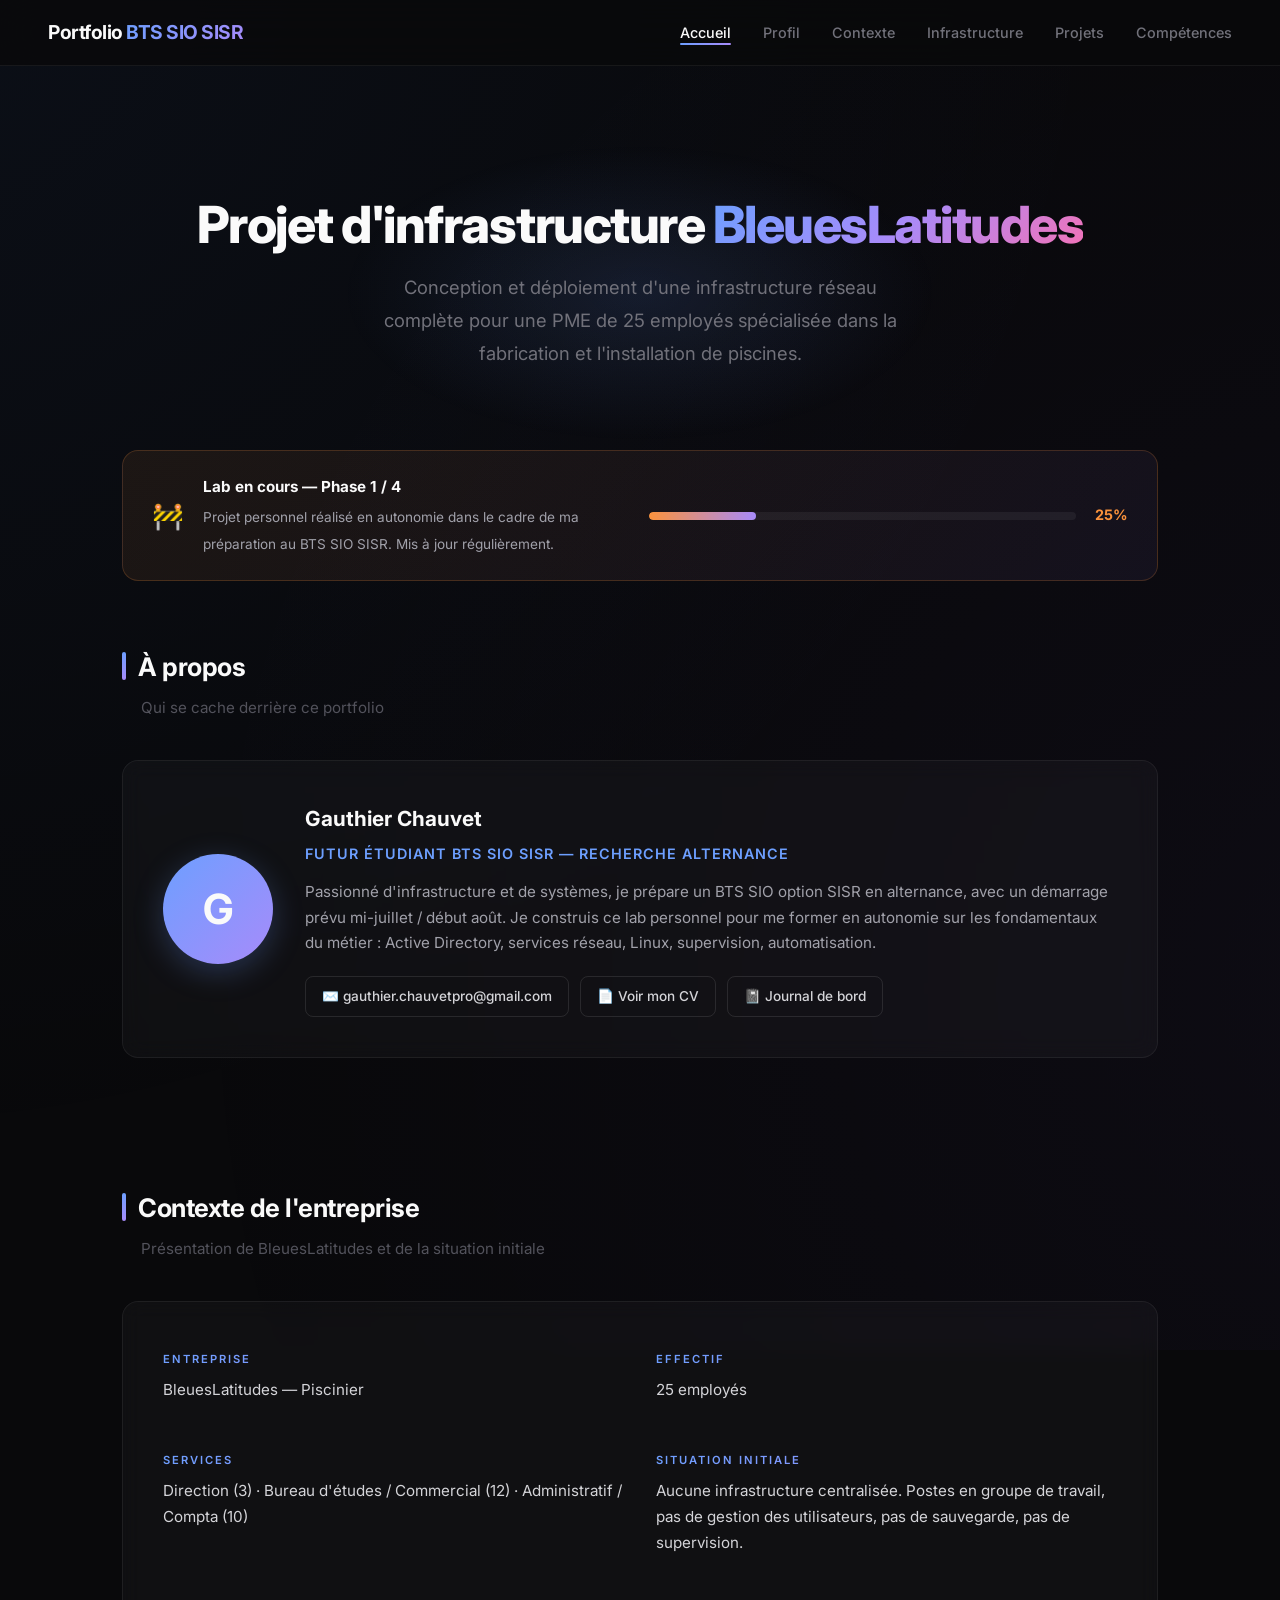
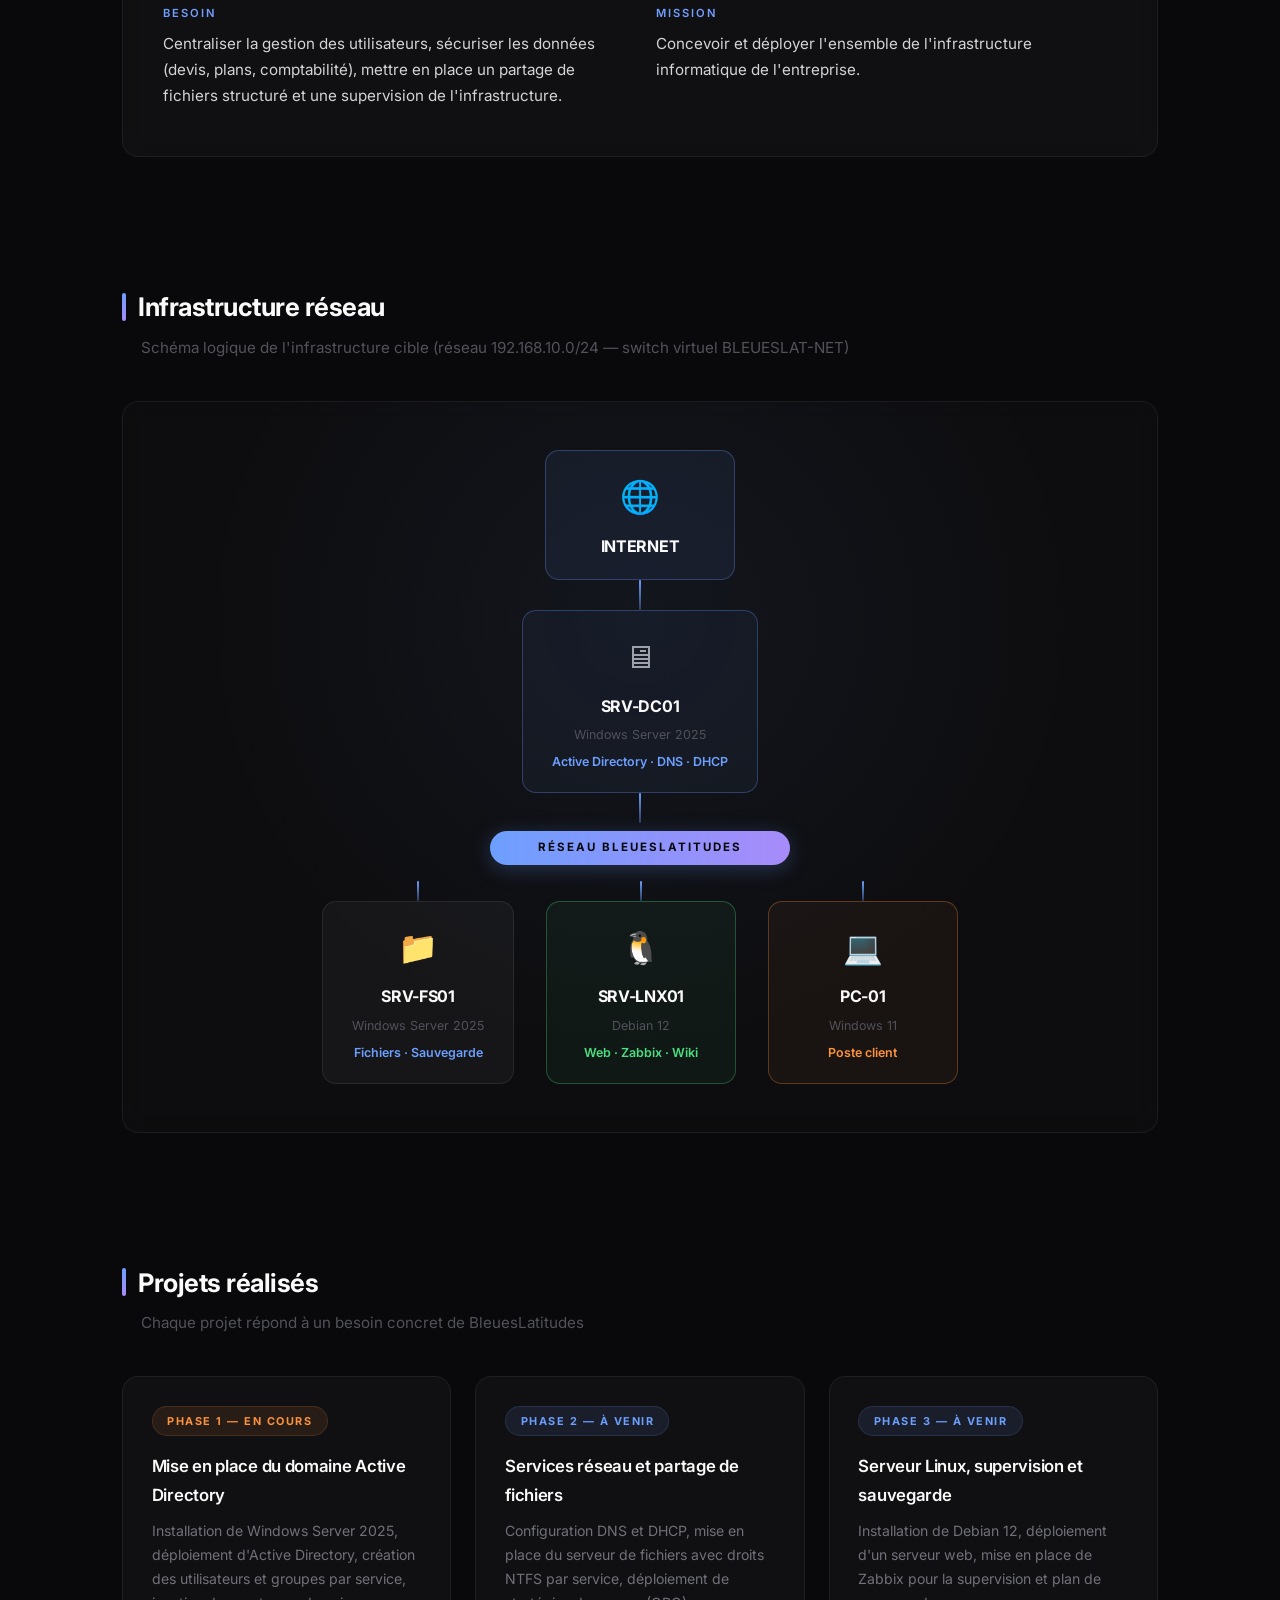
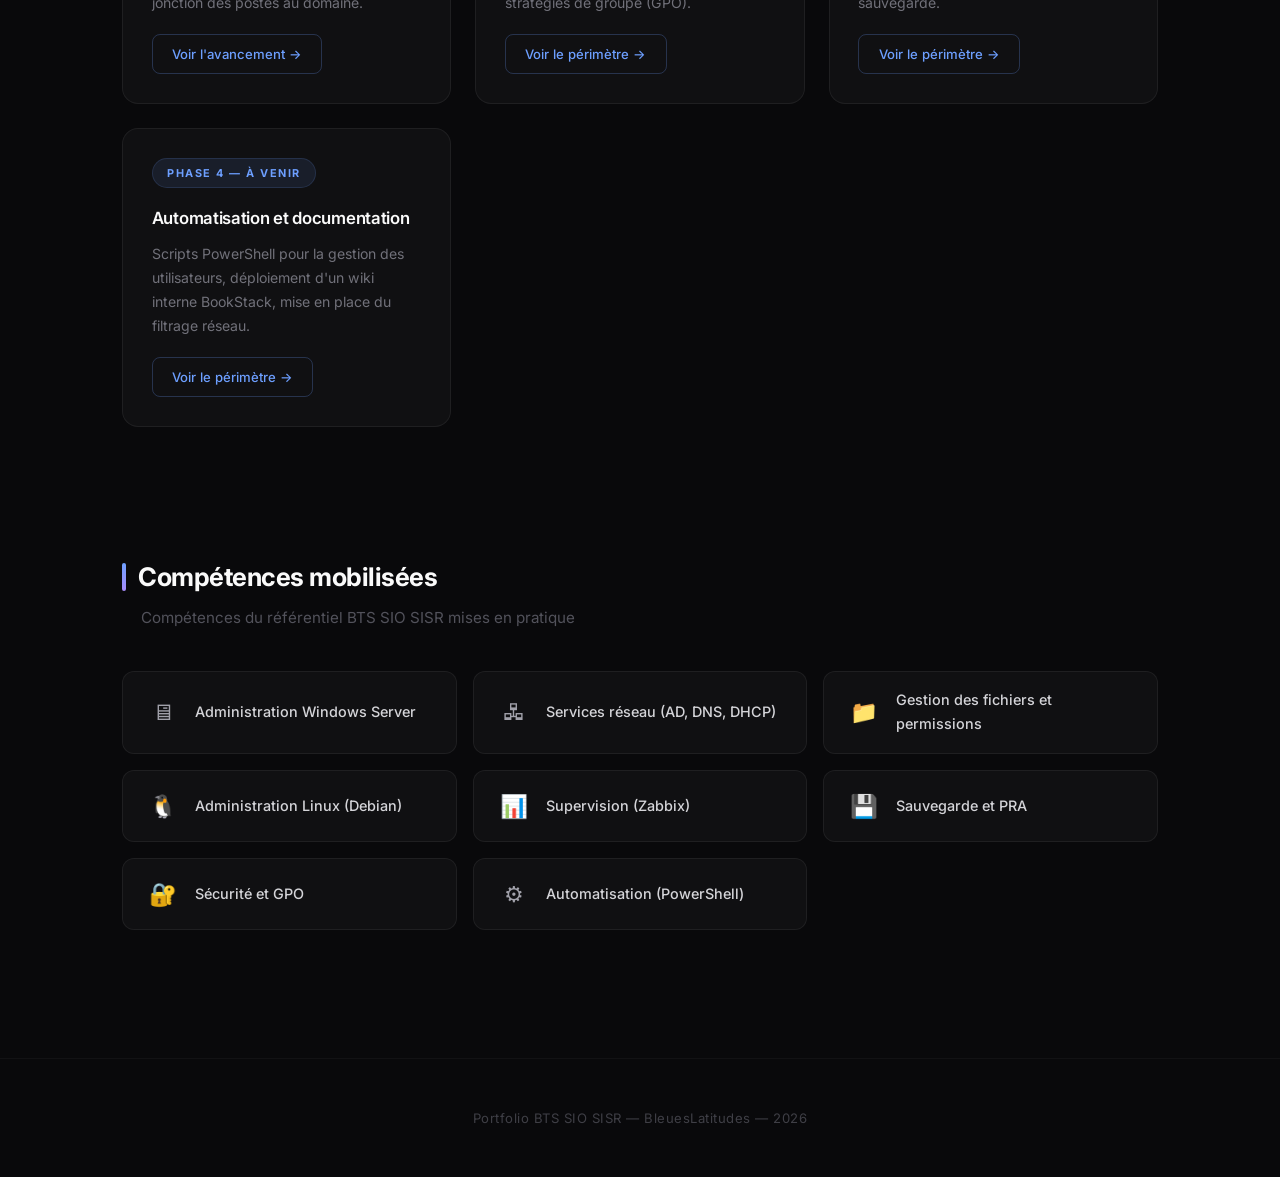
==== commit 858fa11d: "Corriger inexactitudes : switch BLEUESLAT-NET, chemin VMs, service Bureau d'études/Commercial, Windo" ====
--- a/index.html
+++ b/index.html
@@ -53,7 +53,7 @@
         <div class="profil-info">
             <h3>Gauthier Chauvet</h3>
             <p class="profil-role">Futur étudiant BTS SIO SISR — Recherche alternance</p>
-            <p>Passionné d'infrastructure et de systèmes, je prépare un BTS SIO option SISR en alternance. Je construis ce lab personnel pour me former en autonomie sur les fondamentaux du métier : Active Directory, services réseau, Linux, supervision, automatisation.</p>
+            <p>Passionné d'infrastructure et de systèmes, je prépare un BTS SIO option SISR en alternance, avec un démarrage prévu mi-juillet / début août. Je construis ce lab personnel pour me former en autonomie sur les fondamentaux du métier : Active Directory, services réseau, Linux, supervision, automatisation.</p>
             <div class="profil-links">
                 <a href="mailto:gauthier.chauvetpro@gmail.com" class="profil-link">&#x2709;&#xFE0F; gauthier.chauvetpro@gmail.com</a>
                 <a href="cv.html" class="profil-link">&#x1F4C4; Voir mon CV</a>
@@ -148,7 +148,7 @@
                 <div class="infra-node client">
                     <div class="node-icon">&#x1F4BB;</div>
                     <div class="node-name">PC-01</div>
-                    <div class="node-os">Windows 10/11</div>
+                    <div class="node-os">Windows 11</div>
                     <div class="node-roles">Poste client</div>
                 </div>
             </div>
@@ -240,7 +240,7 @@
 </section>
 
 <footer>
-    Portfolio BTS SIO SISR &mdash; BleuesLatitudes
+    Portfolio BTS SIO SISR &mdash; BleuesLatitudes &mdash; 2026
 </footer>
 
 </body>
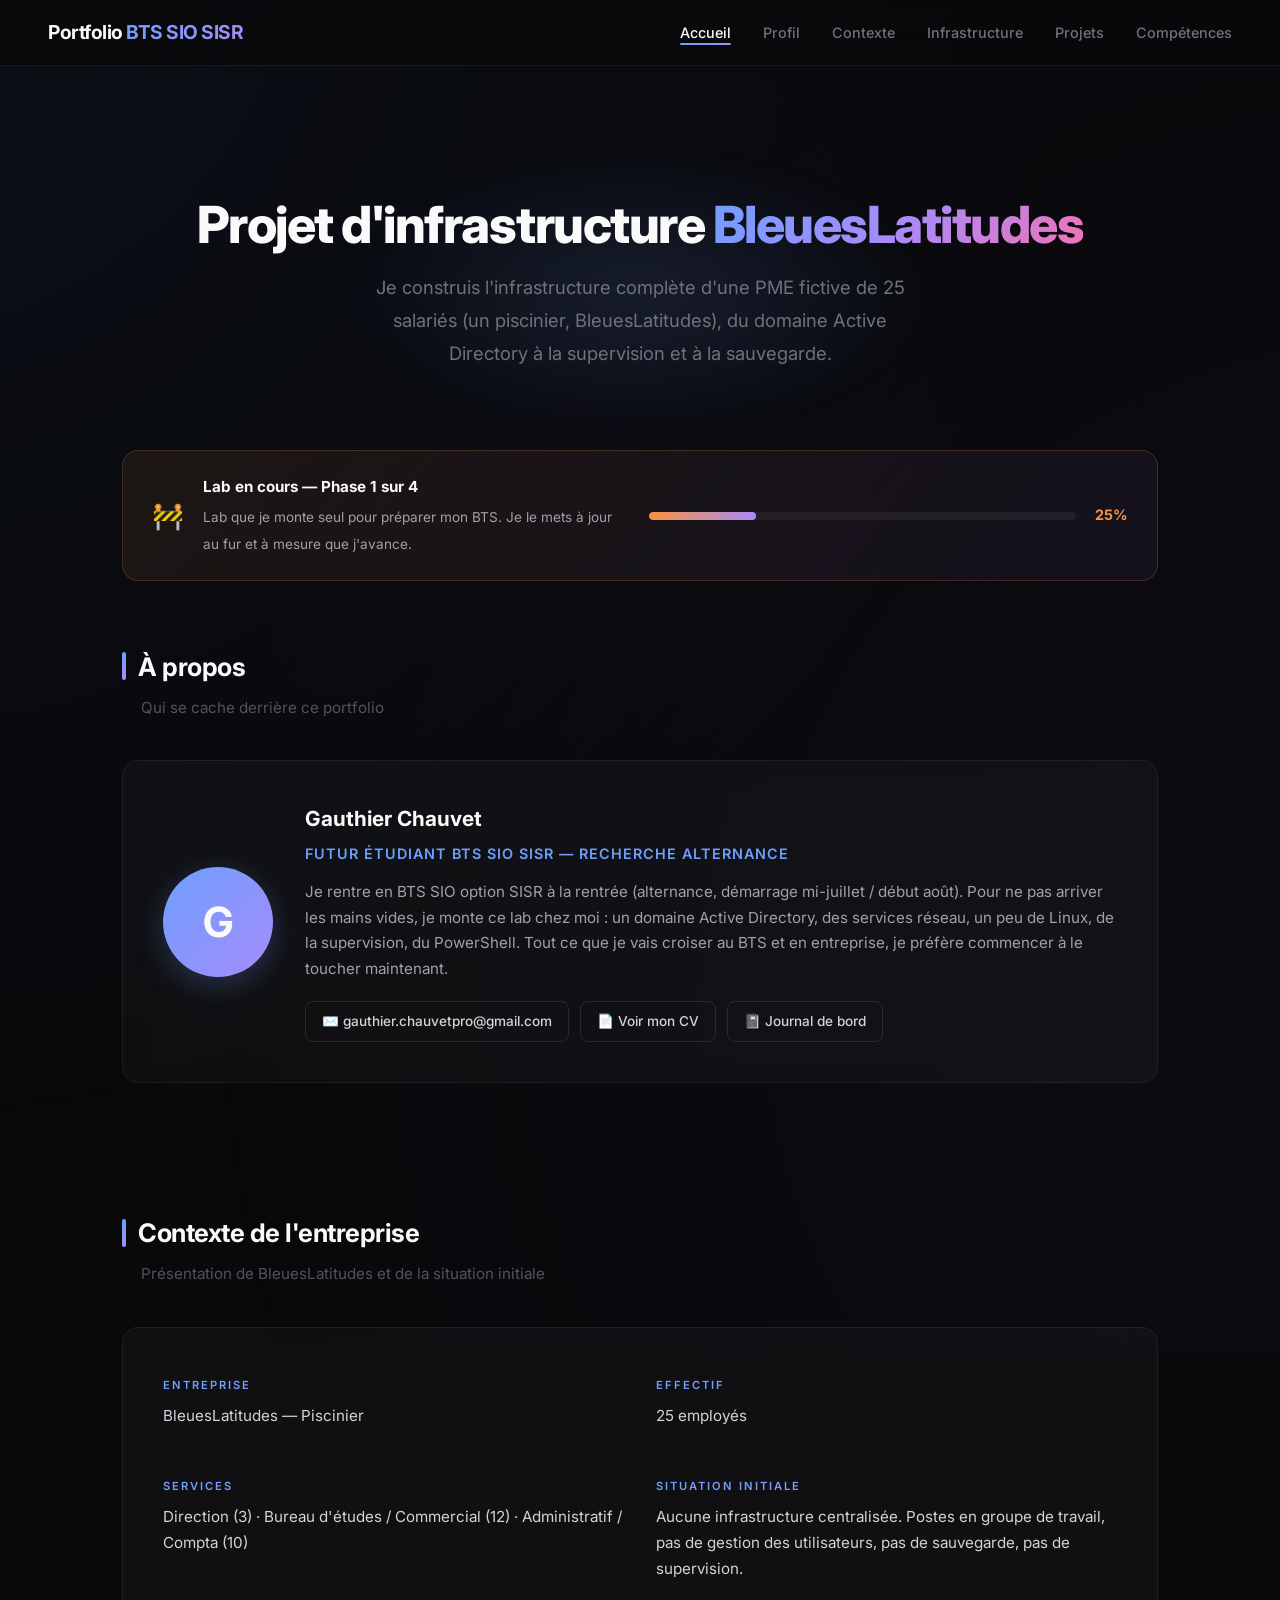
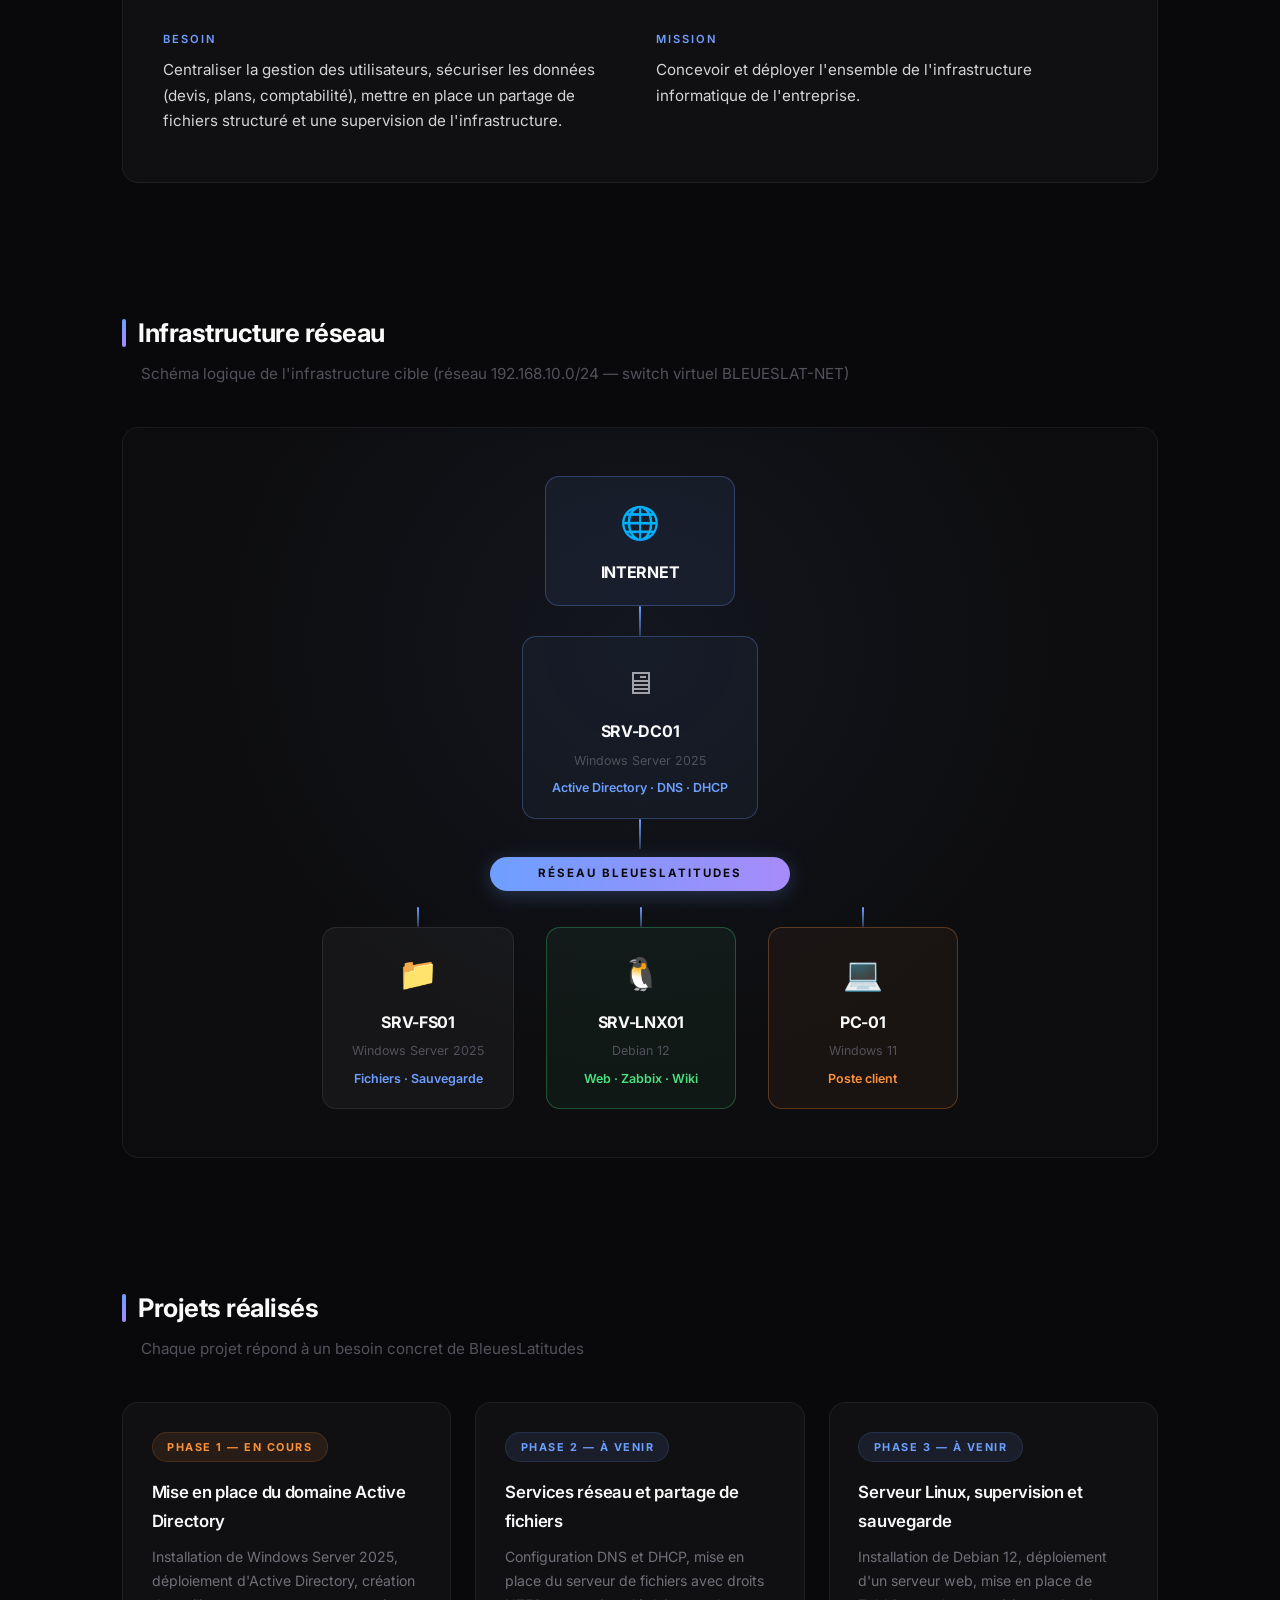
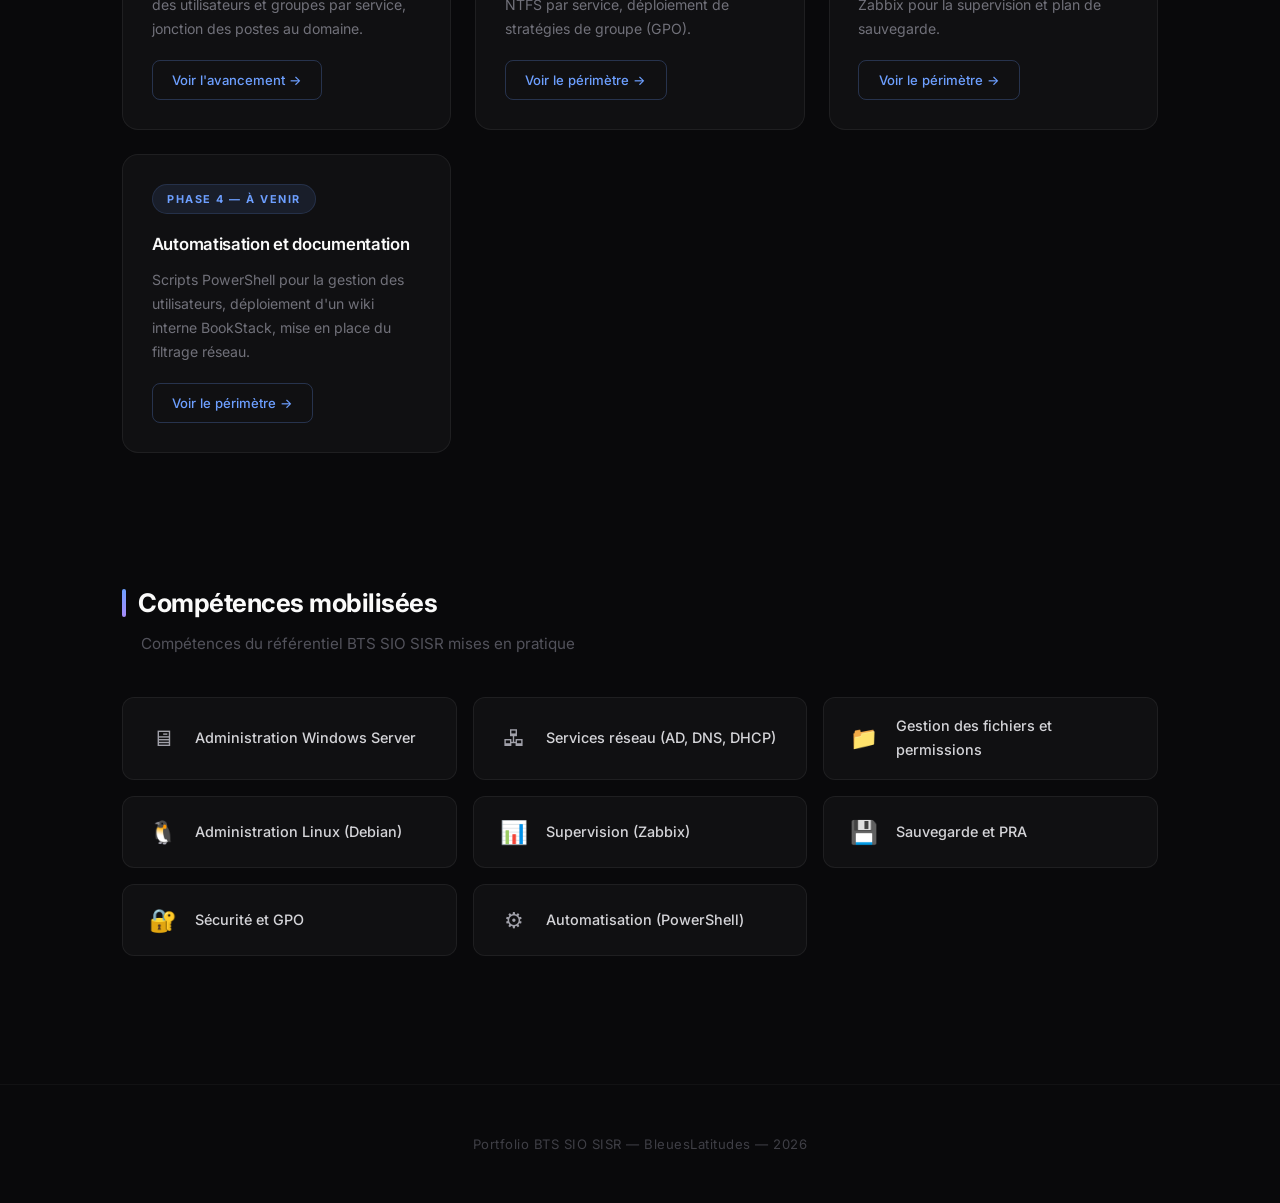
==== commit f0ad8256: "Réécrire les passages narratifs avec un ton plus naturel et personnel (moins IA)" ====
--- a/index.html
+++ b/index.html
@@ -25,7 +25,7 @@
 <!-- HERO -->
 <div class="hero">
     <h1>Projet d'infrastructure <span>BleuesLatitudes</span></h1>
-    <p>Conception et déploiement d'une infrastructure réseau complète pour une PME de 25 employés spécialisée dans la fabrication et l'installation de piscines.</p>
+    <p>Je construis l'infrastructure complète d'une PME fictive de 25 salariés (un piscinier, BleuesLatitudes), du domaine Active Directory à la supervision et à la sauvegarde.</p>
 </div>
 
 <!-- BANNIERE PROGRESSION -->
@@ -33,8 +33,8 @@
     <div class="progress-banner-inner">
         <div class="progress-icon">&#x1F6A7;</div>
         <div class="progress-text">
-            <strong>Lab en cours — Phase 1 / 4</strong>
-            <span>Projet personnel réalisé en autonomie dans le cadre de ma préparation au BTS SIO SISR. Mis à jour régulièrement.</span>
+            <strong>Lab en cours — Phase 1 sur 4</strong>
+            <span>Lab que je monte seul pour préparer mon BTS. Je le mets à jour au fur et à mesure que j'avance.</span>
         </div>
         <div class="progress-bar">
             <div class="progress-bar-fill" style="width: 25%;"></div>
@@ -53,7 +53,7 @@
         <div class="profil-info">
             <h3>Gauthier Chauvet</h3>
             <p class="profil-role">Futur étudiant BTS SIO SISR — Recherche alternance</p>
-            <p>Passionné d'infrastructure et de systèmes, je prépare un BTS SIO option SISR en alternance, avec un démarrage prévu mi-juillet / début août. Je construis ce lab personnel pour me former en autonomie sur les fondamentaux du métier : Active Directory, services réseau, Linux, supervision, automatisation.</p>
+            <p>Je rentre en BTS SIO option SISR à la rentrée (alternance, démarrage mi-juillet / début août). Pour ne pas arriver les mains vides, je monte ce lab chez moi : un domaine Active Directory, des services réseau, un peu de Linux, de la supervision, du PowerShell. Tout ce que je vais croiser au BTS et en entreprise, je préfère commencer à le toucher maintenant.</p>
             <div class="profil-links">
                 <a href="mailto:gauthier.chauvetpro@gmail.com" class="profil-link">&#x2709;&#xFE0F; gauthier.chauvetpro@gmail.com</a>
                 <a href="cv.html" class="profil-link">&#x1F4C4; Voir mon CV</a>
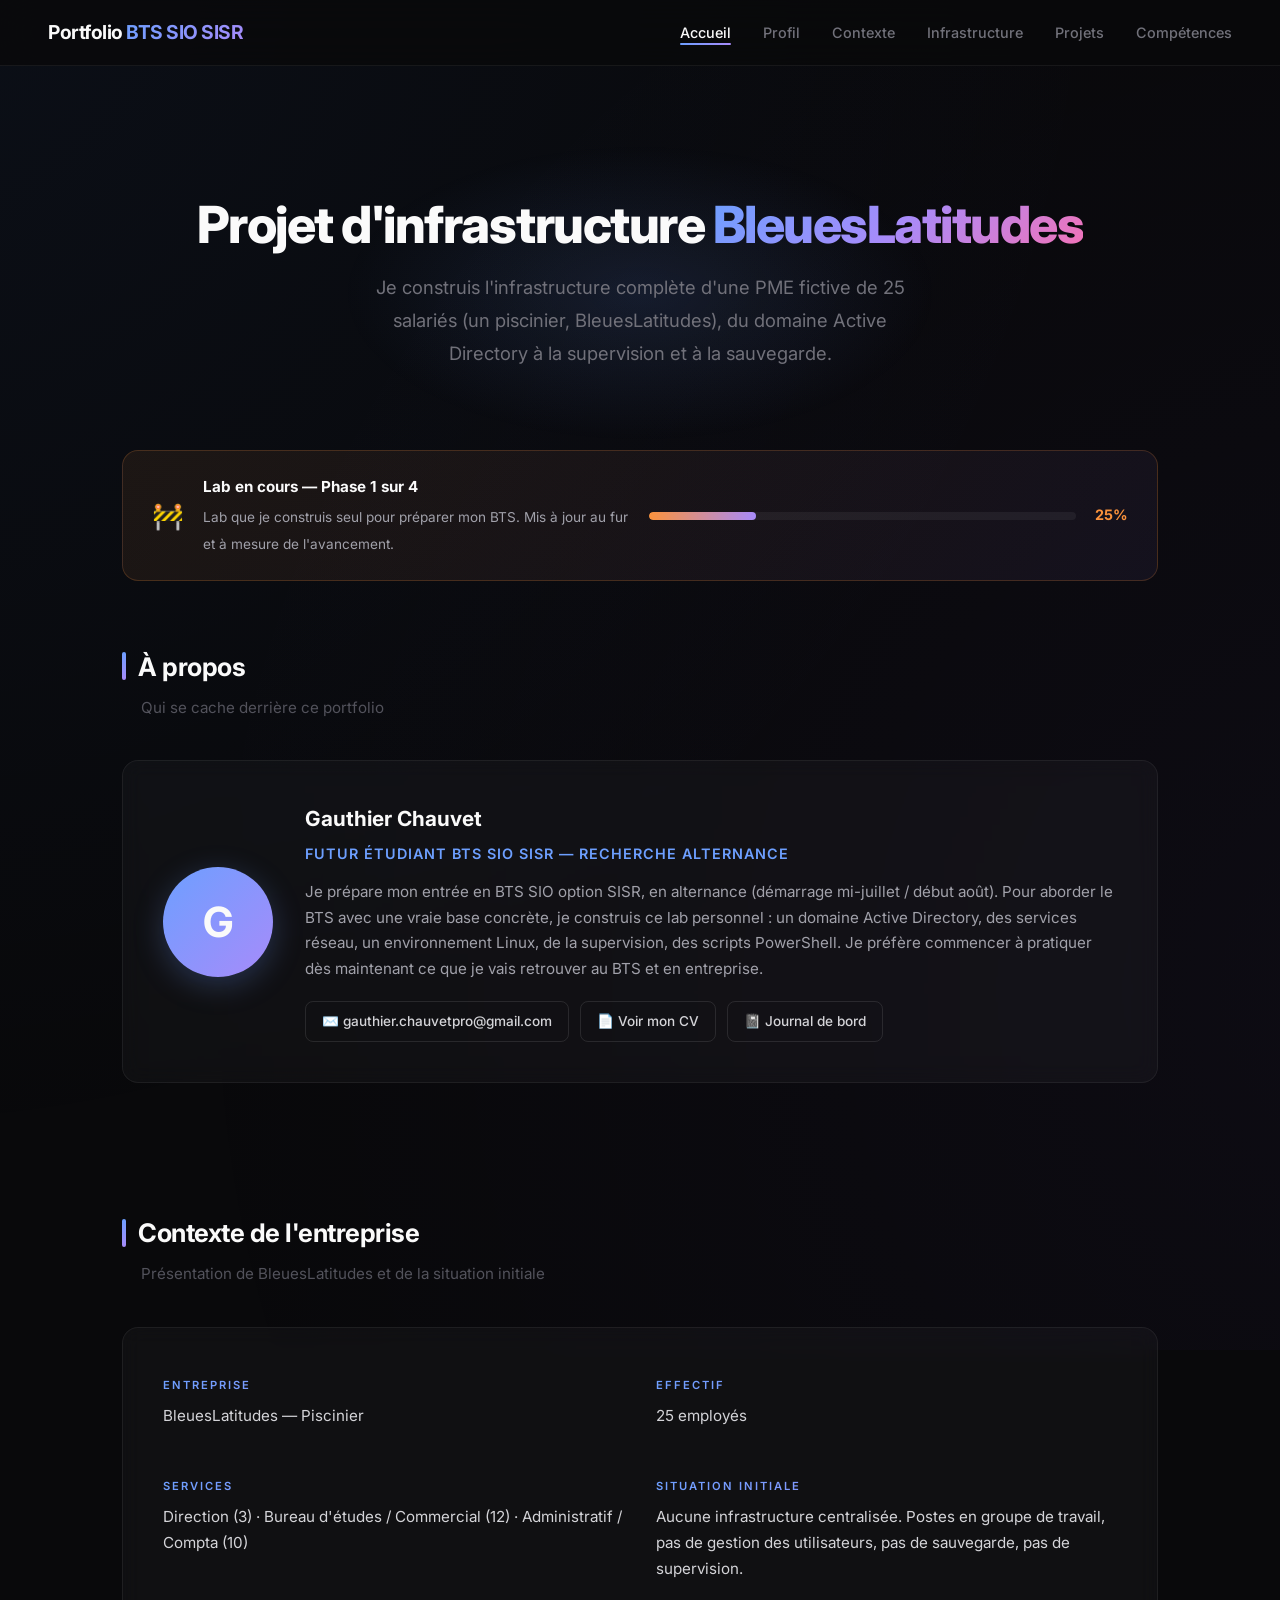
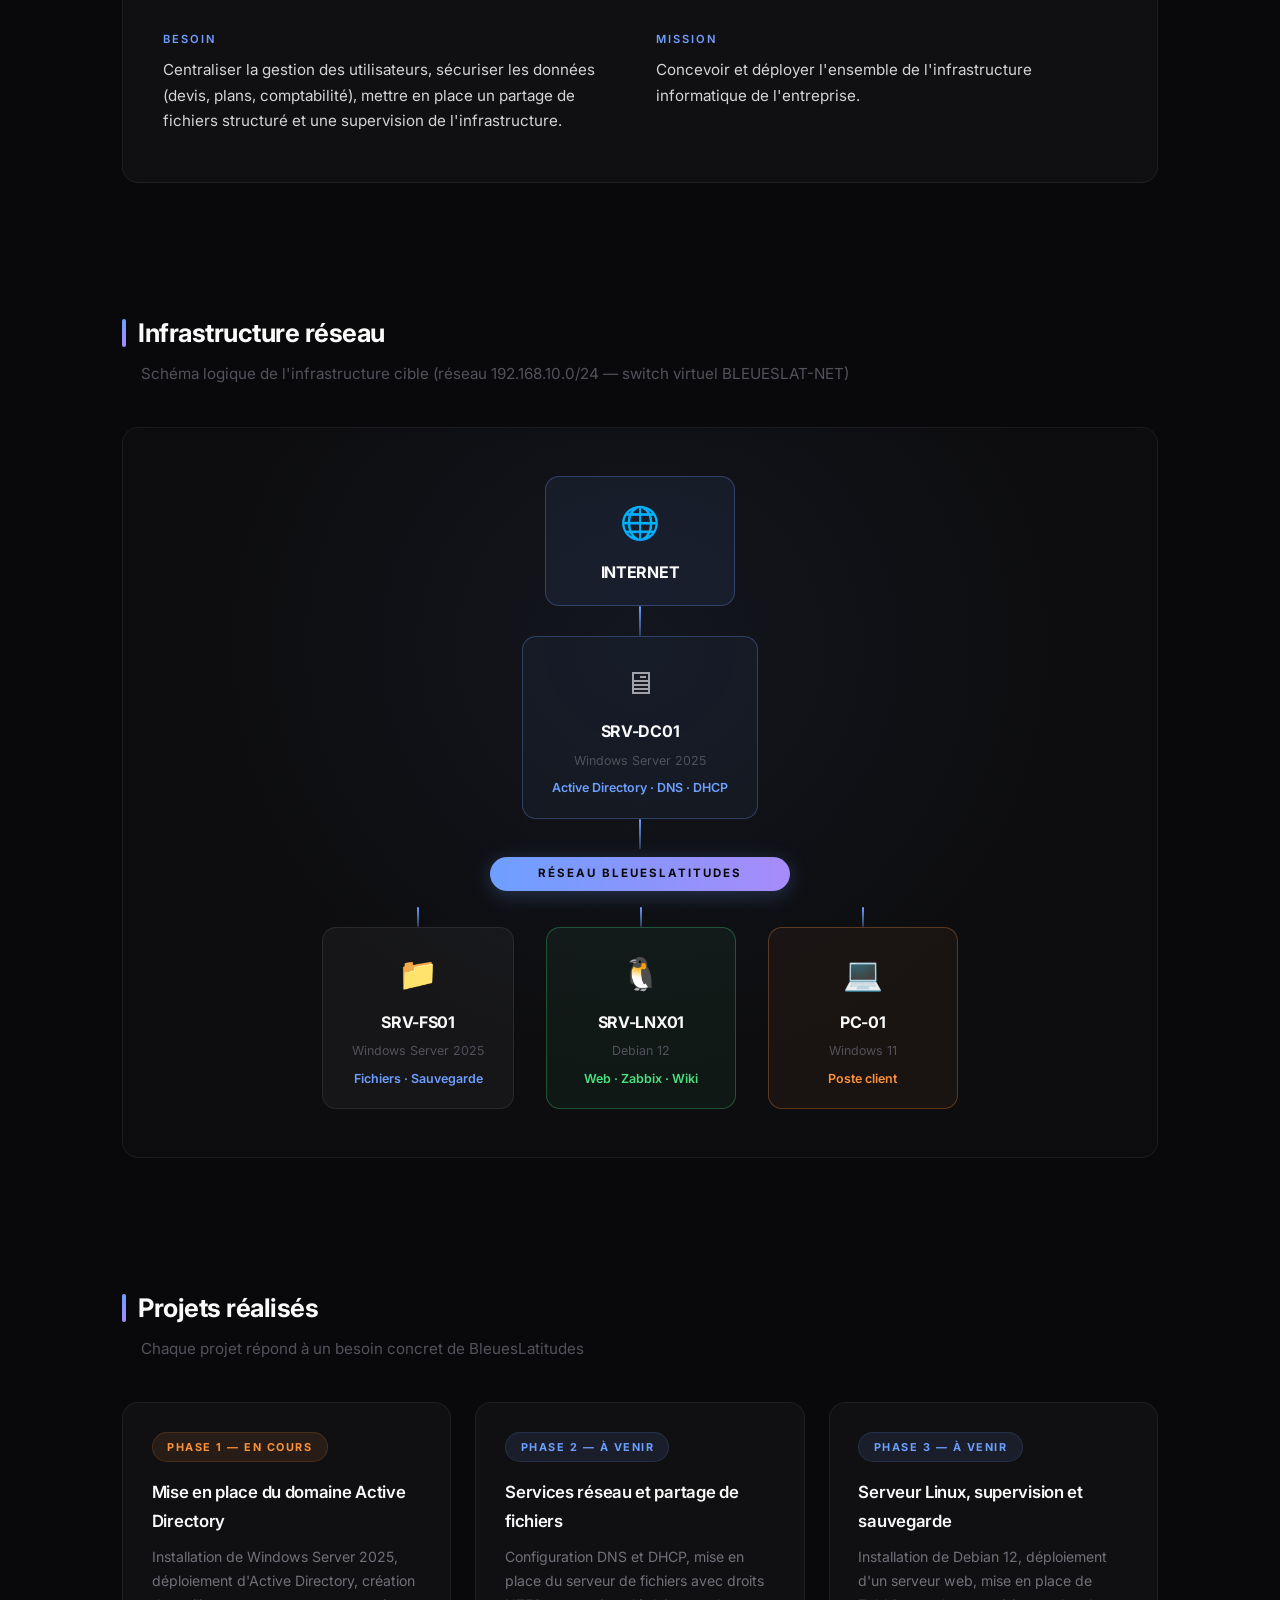
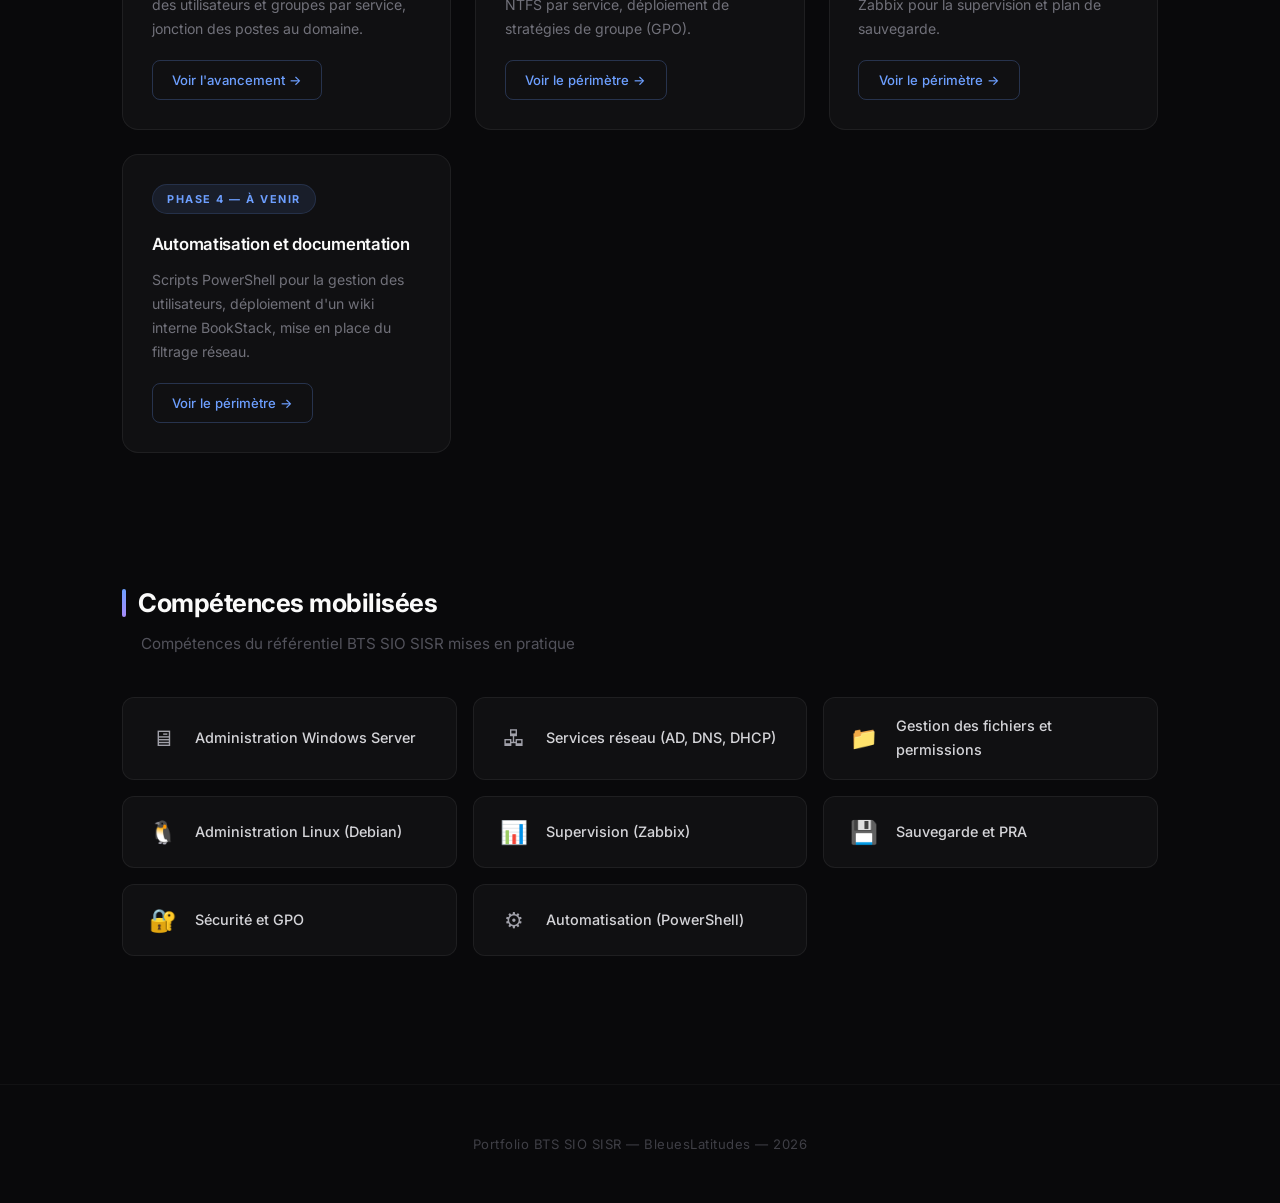
==== commit aa9e6f21: "Ajuster le ton : entre-deux pro/personnel (retirer les expressions trop familières)" ====
--- a/index.html
+++ b/index.html
@@ -34,7 +34,7 @@
         <div class="progress-icon">&#x1F6A7;</div>
         <div class="progress-text">
             <strong>Lab en cours — Phase 1 sur 4</strong>
-            <span>Lab que je monte seul pour préparer mon BTS. Je le mets à jour au fur et à mesure que j'avance.</span>
+            <span>Lab que je construis seul pour préparer mon BTS. Mis à jour au fur et à mesure de l'avancement.</span>
         </div>
         <div class="progress-bar">
             <div class="progress-bar-fill" style="width: 25%;"></div>
@@ -53,7 +53,7 @@
         <div class="profil-info">
             <h3>Gauthier Chauvet</h3>
             <p class="profil-role">Futur étudiant BTS SIO SISR — Recherche alternance</p>
-            <p>Je rentre en BTS SIO option SISR à la rentrée (alternance, démarrage mi-juillet / début août). Pour ne pas arriver les mains vides, je monte ce lab chez moi : un domaine Active Directory, des services réseau, un peu de Linux, de la supervision, du PowerShell. Tout ce que je vais croiser au BTS et en entreprise, je préfère commencer à le toucher maintenant.</p>
+            <p>Je prépare mon entrée en BTS SIO option SISR, en alternance (démarrage mi-juillet / début août). Pour aborder le BTS avec une vraie base concrète, je construis ce lab personnel : un domaine Active Directory, des services réseau, un environnement Linux, de la supervision, des scripts PowerShell. Je préfère commencer à pratiquer dès maintenant ce que je vais retrouver au BTS et en entreprise.</p>
             <div class="profil-links">
                 <a href="mailto:gauthier.chauvetpro@gmail.com" class="profil-link">&#x2709;&#xFE0F; gauthier.chauvetpro@gmail.com</a>
                 <a href="cv.html" class="profil-link">&#x1F4C4; Voir mon CV</a>
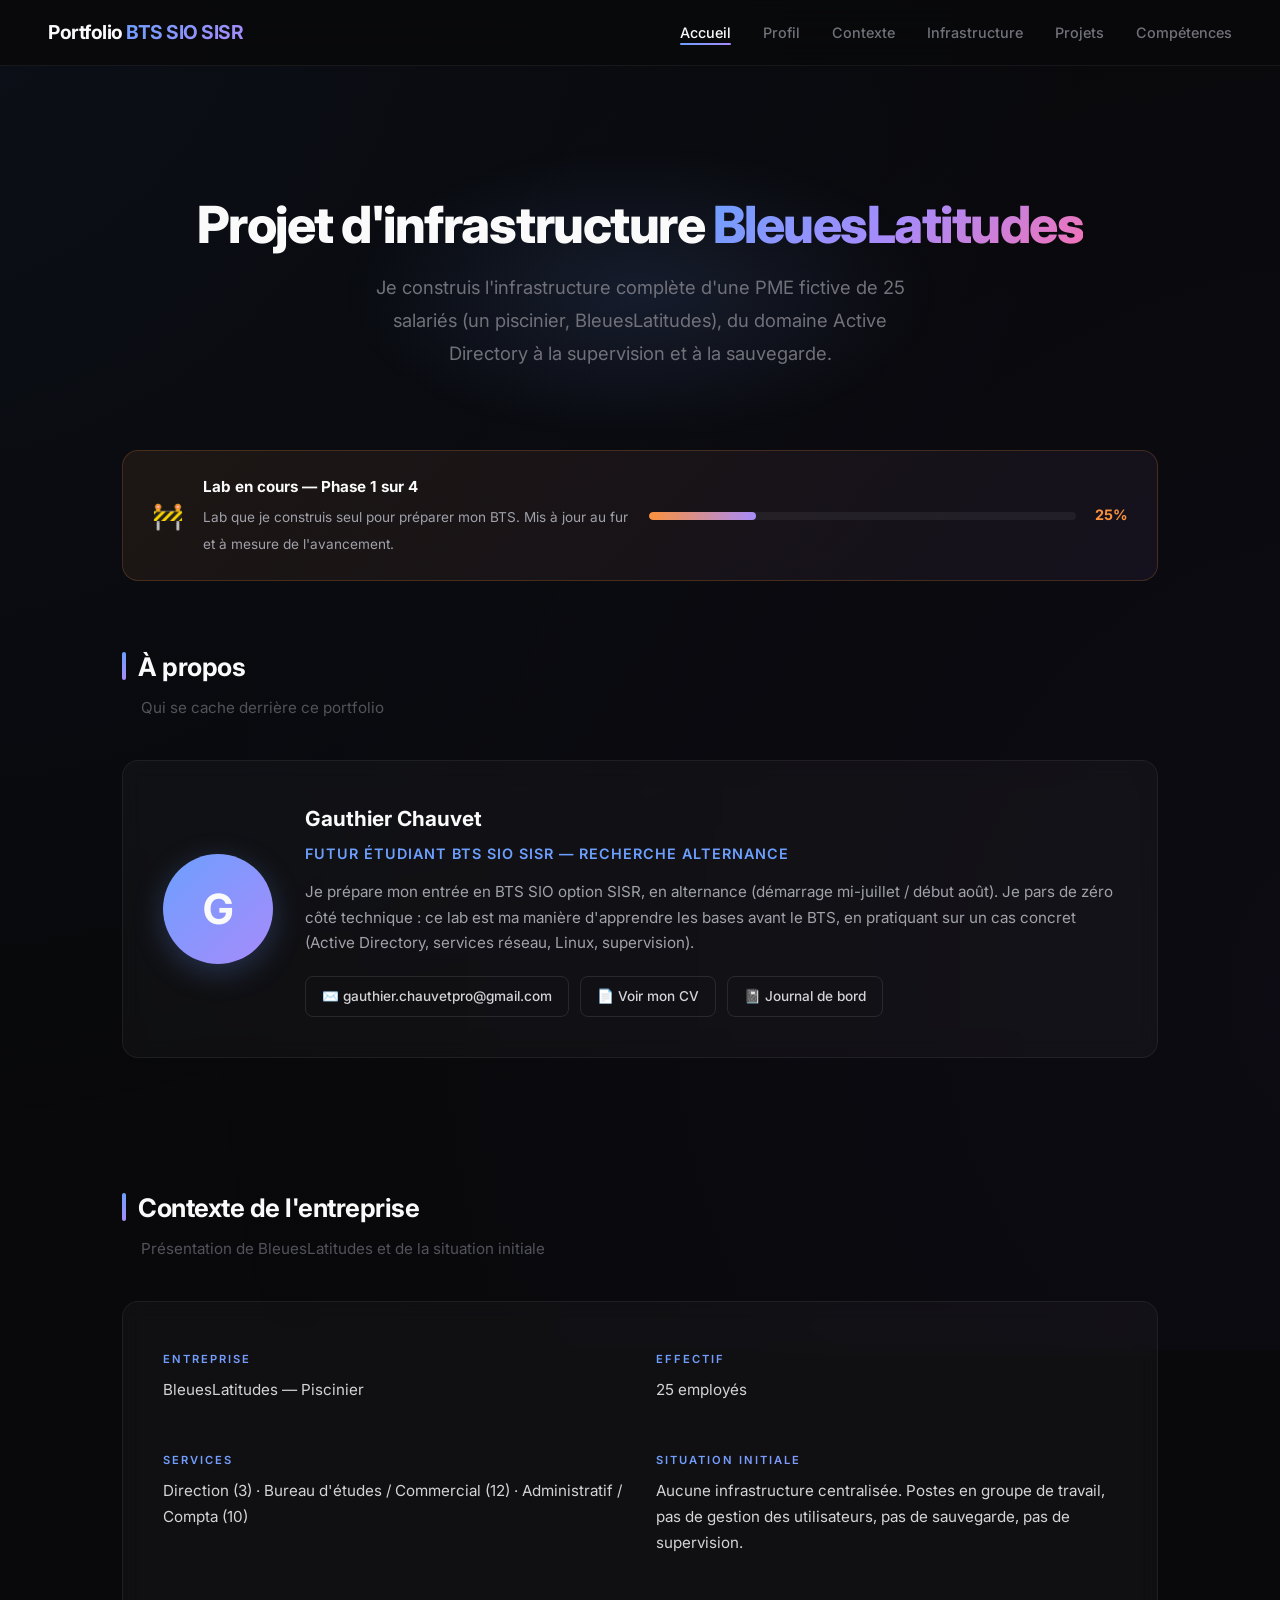
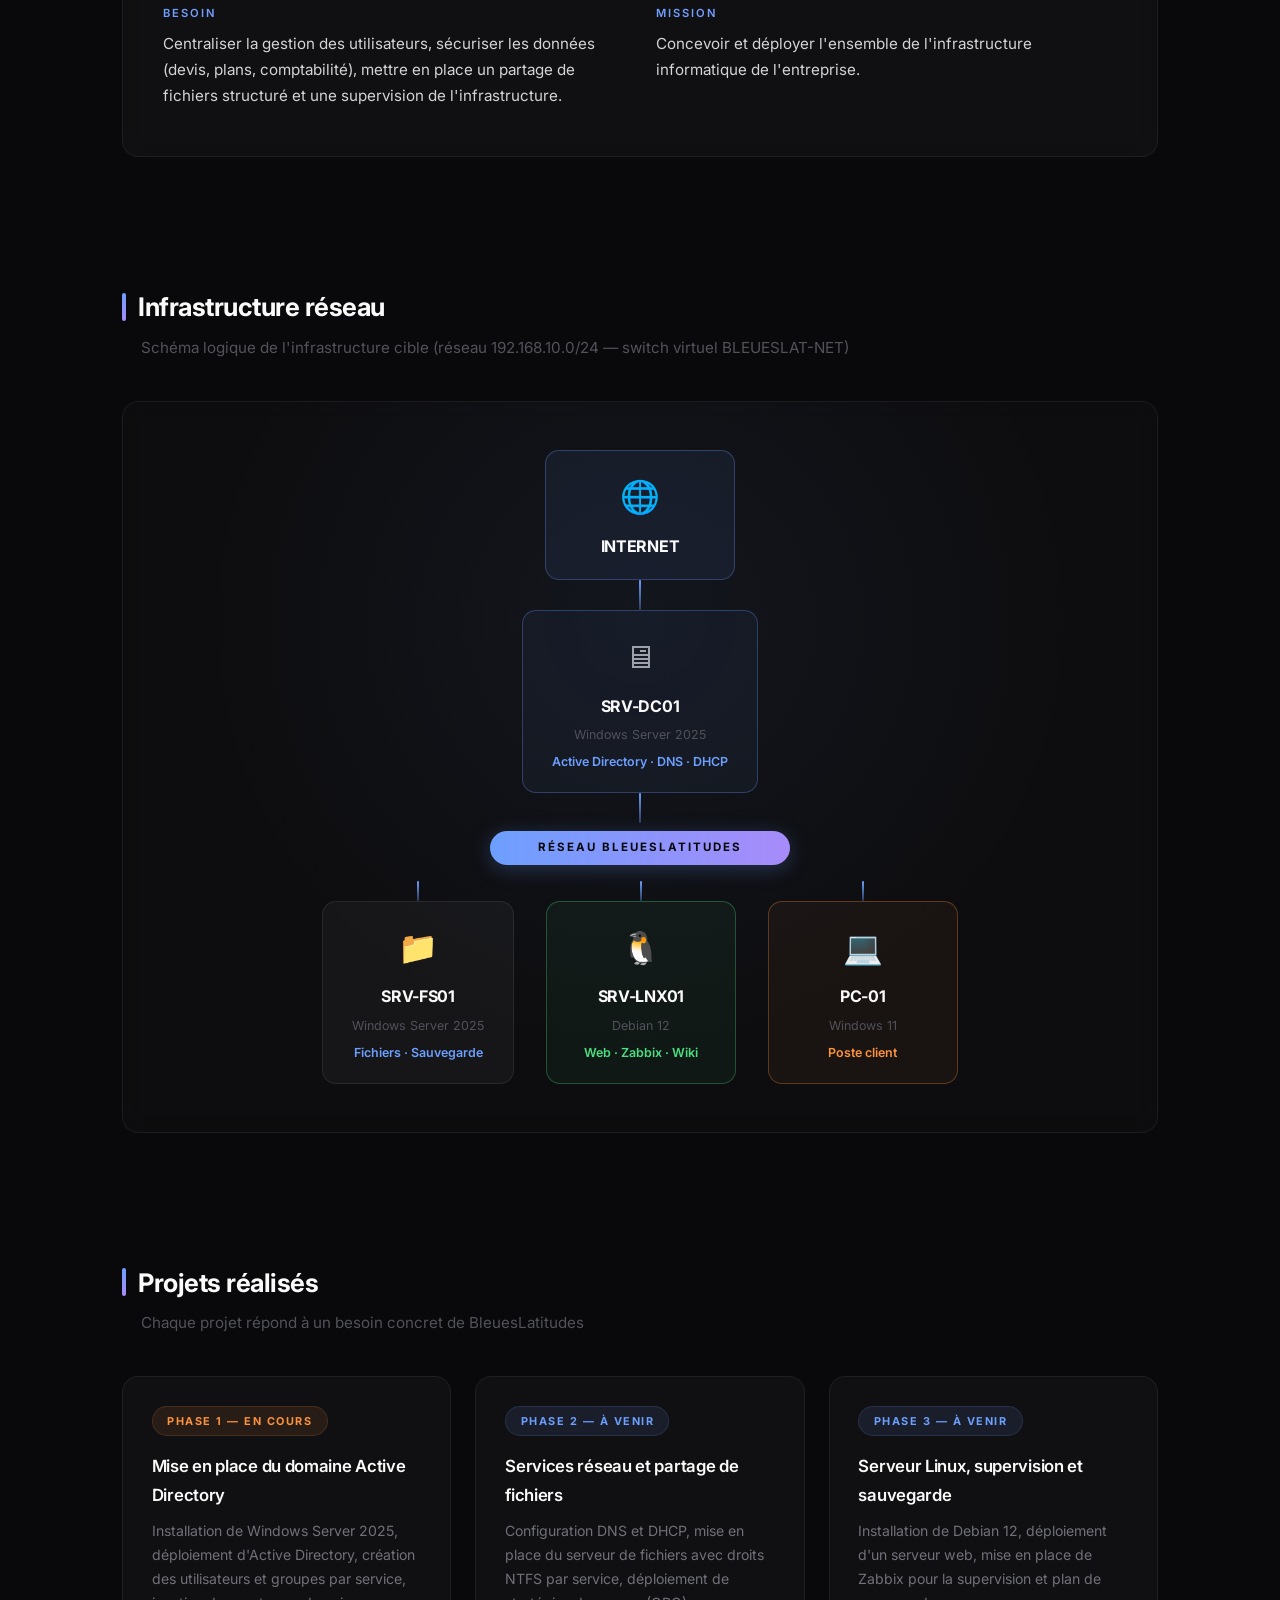
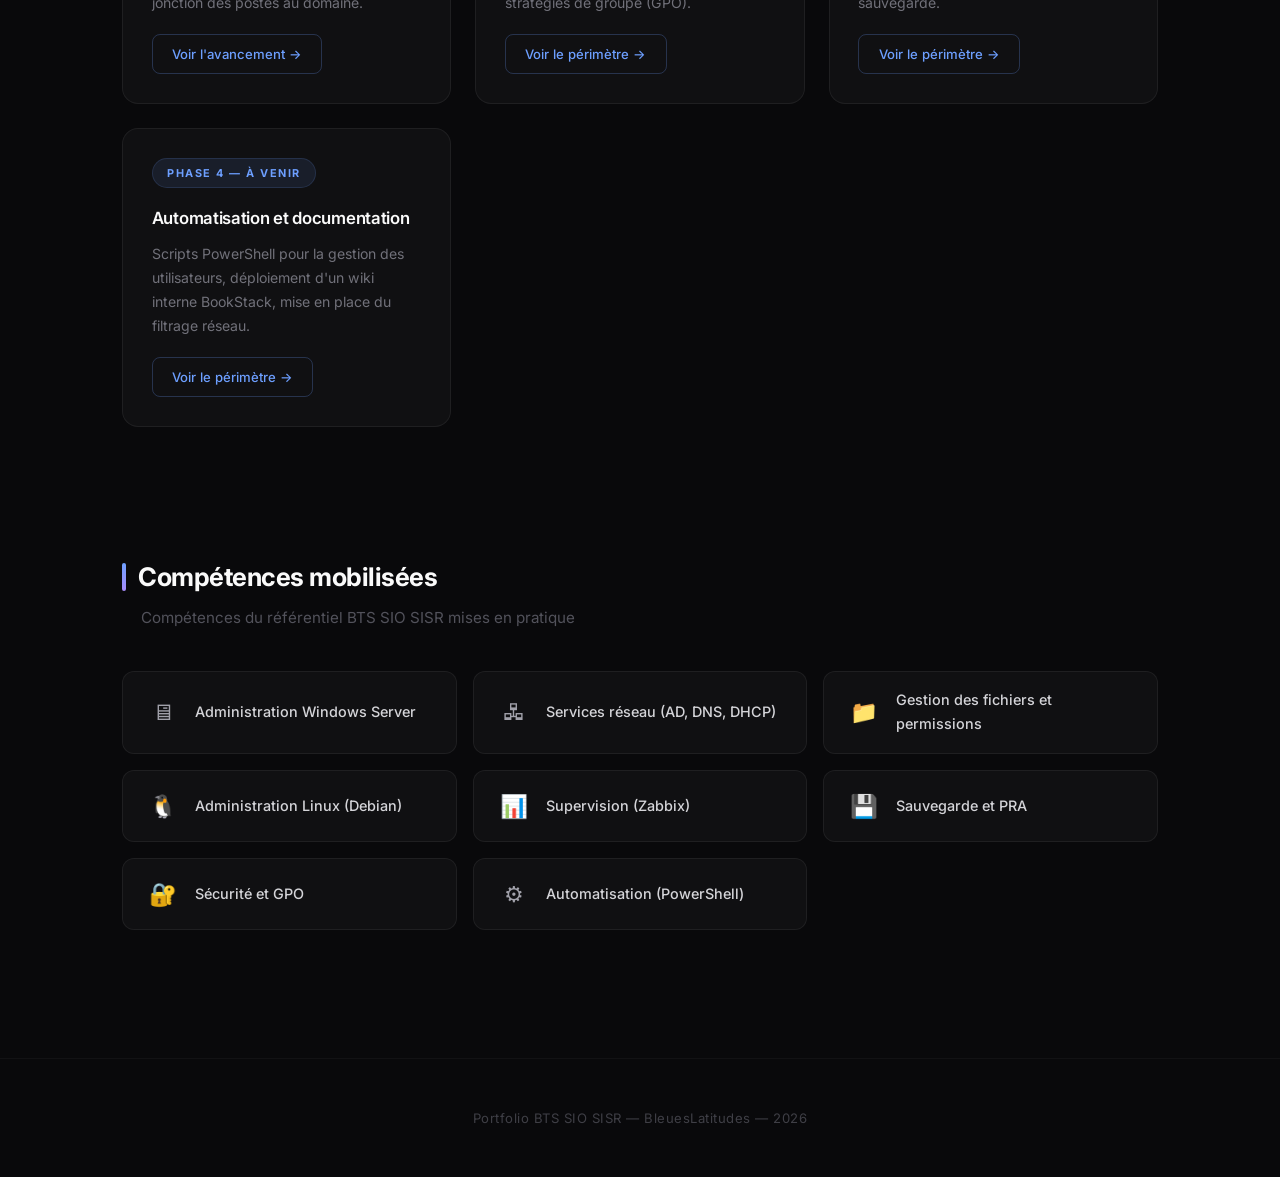
==== commit 232f5fb3: "Resserrer le contenu : moins de texte, vocabulaire et observations adaptés à un débutant" ====
--- a/index.html
+++ b/index.html
@@ -53,7 +53,7 @@
         <div class="profil-info">
             <h3>Gauthier Chauvet</h3>
             <p class="profil-role">Futur étudiant BTS SIO SISR — Recherche alternance</p>
-            <p>Je prépare mon entrée en BTS SIO option SISR, en alternance (démarrage mi-juillet / début août). Pour aborder le BTS avec une vraie base concrète, je construis ce lab personnel : un domaine Active Directory, des services réseau, un environnement Linux, de la supervision, des scripts PowerShell. Je préfère commencer à pratiquer dès maintenant ce que je vais retrouver au BTS et en entreprise.</p>
+            <p>Je prépare mon entrée en BTS SIO option SISR, en alternance (démarrage mi-juillet / début août). Je pars de zéro côté technique : ce lab est ma manière d'apprendre les bases avant le BTS, en pratiquant sur un cas concret (Active Directory, services réseau, Linux, supervision).</p>
             <div class="profil-links">
                 <a href="mailto:gauthier.chauvetpro@gmail.com" class="profil-link">&#x2709;&#xFE0F; gauthier.chauvetpro@gmail.com</a>
                 <a href="cv.html" class="profil-link">&#x1F4C4; Voir mon CV</a>
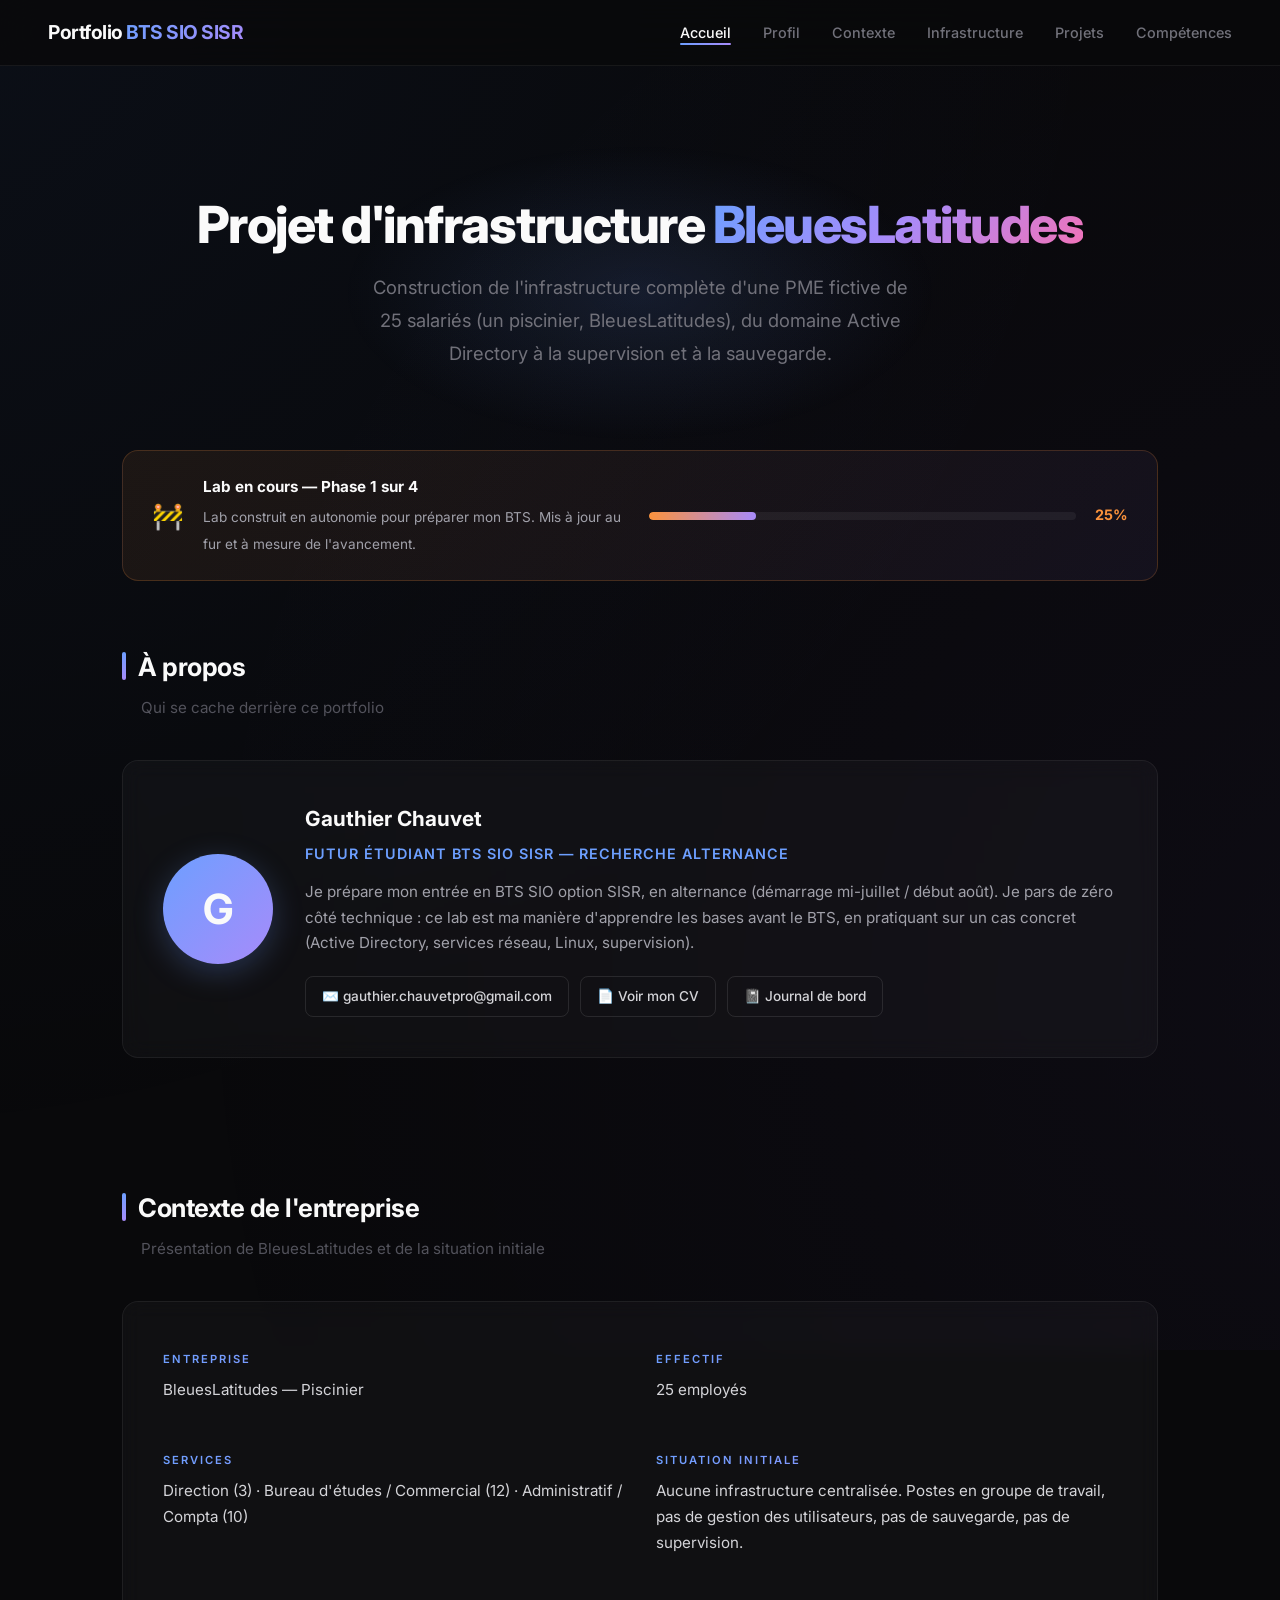
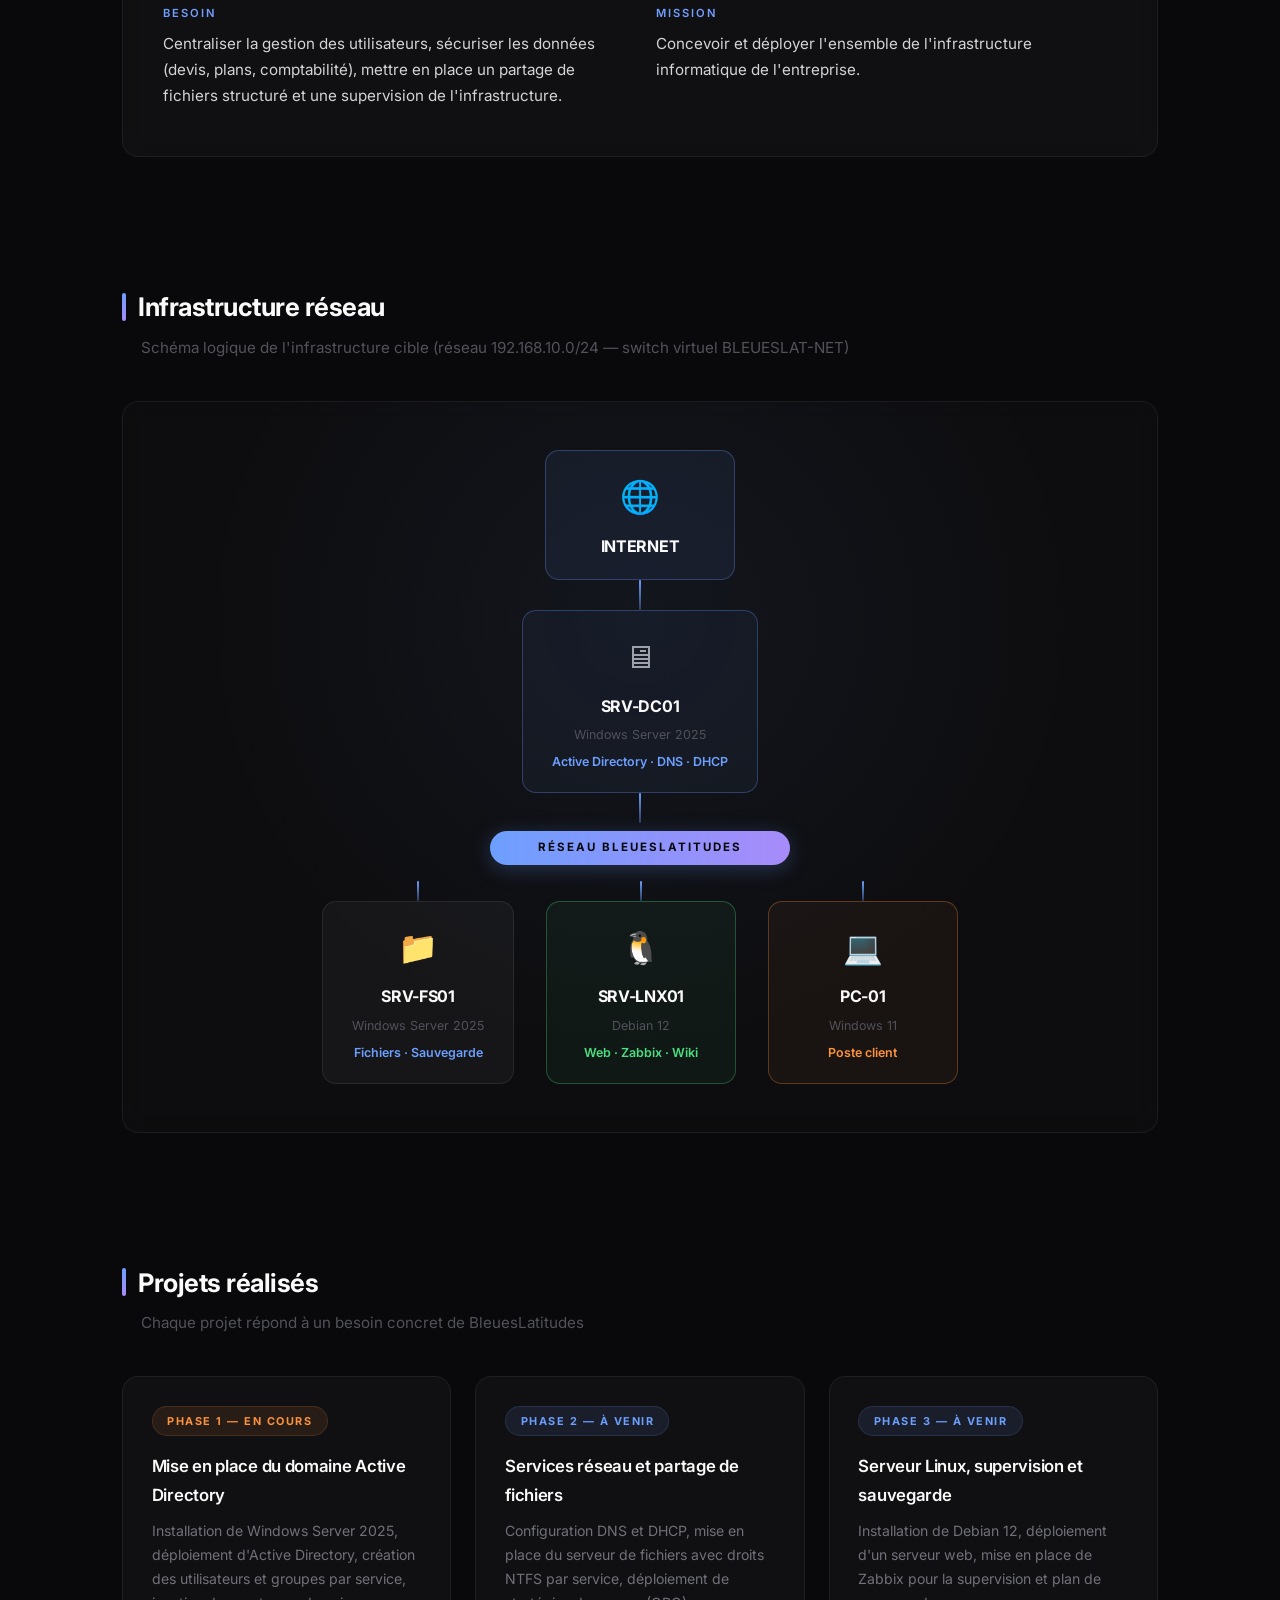
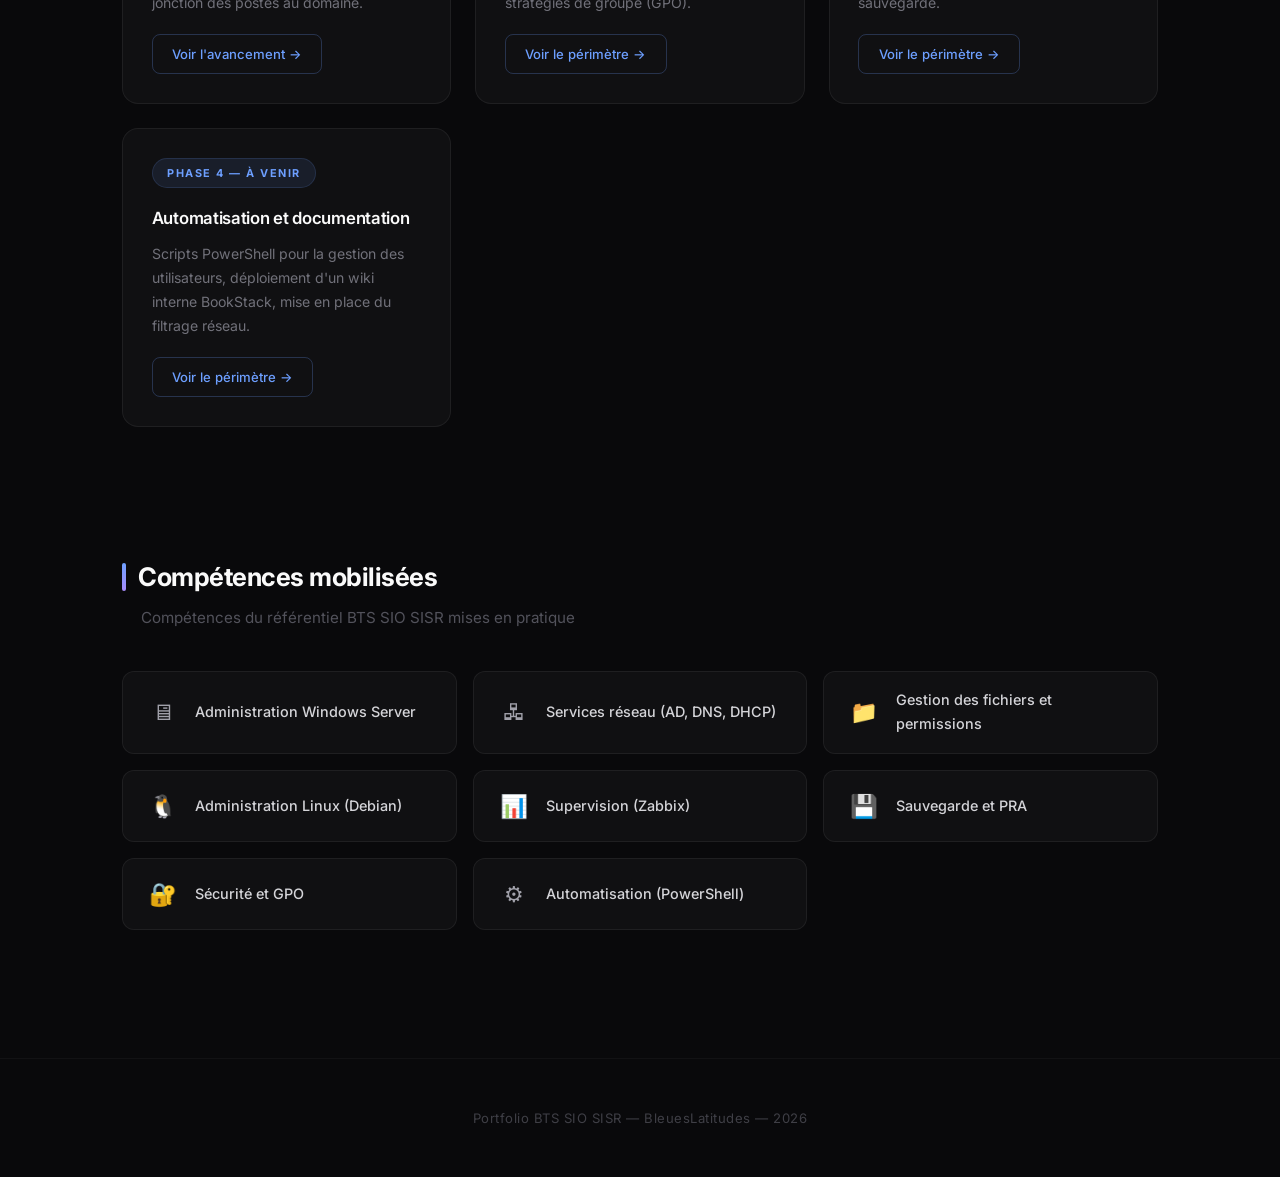
==== commit 7984b7d5: "Passer les actions du lab en formes nominalisées (construction de, mise en place de, etc.)" ====
--- a/index.html
+++ b/index.html
@@ -25,7 +25,7 @@
 <!-- HERO -->
 <div class="hero">
     <h1>Projet d'infrastructure <span>BleuesLatitudes</span></h1>
-    <p>Je construis l'infrastructure complète d'une PME fictive de 25 salariés (un piscinier, BleuesLatitudes), du domaine Active Directory à la supervision et à la sauvegarde.</p>
+    <p>Construction de l'infrastructure complète d'une PME fictive de 25 salariés (un piscinier, BleuesLatitudes), du domaine Active Directory à la supervision et à la sauvegarde.</p>
 </div>
 
 <!-- BANNIERE PROGRESSION -->
@@ -34,7 +34,7 @@
         <div class="progress-icon">&#x1F6A7;</div>
         <div class="progress-text">
             <strong>Lab en cours — Phase 1 sur 4</strong>
-            <span>Lab que je construis seul pour préparer mon BTS. Mis à jour au fur et à mesure de l'avancement.</span>
+            <span>Lab construit en autonomie pour préparer mon BTS. Mis à jour au fur et à mesure de l'avancement.</span>
         </div>
         <div class="progress-bar">
             <div class="progress-bar-fill" style="width: 25%;"></div>
